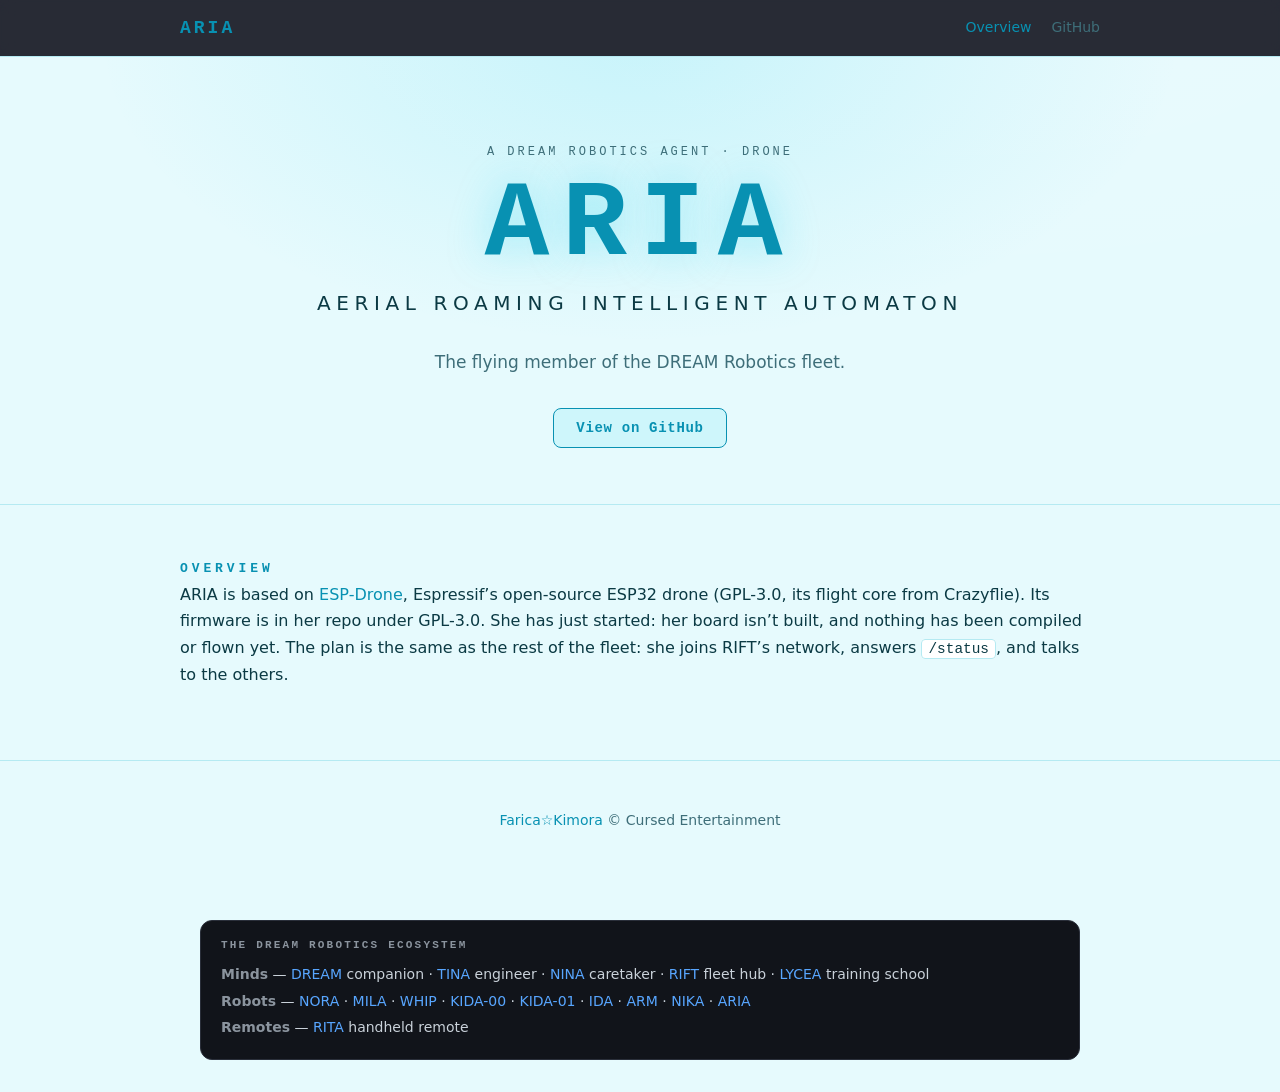
==== index.html @ ab0fa773 "ARIA: ESP-Drone's firmware, GPL-3.0, and her colours: cyan and white, like clouds scripts/esp-drone " ====
<!DOCTYPE html>
<html lang="en">
<head>
<meta charset="utf-8">
<meta name="viewport" content="width=device-width, initial-scale=1">
<title>ARIA — Aerial Roaming Intelligent Automaton</title>
<meta name="description" content="ARIA is the ESP32 drone of the DREAM Robotics fleet, based on ESP-Drone.">
<meta name="color-scheme" content="light">
<meta property="og:title" content="ARIA — Aerial Roaming Intelligent Automaton">
<meta property="og:description" content="The drone of the DREAM Robotics fleet.">
<meta property="og:type" content="website">
<link rel="stylesheet" href="site/style.css">
<script src="site/site.js" defer></script>
</head>
<body>

<nav aria-label="Primary">
  <div class="wrap">
    <a class="brand" href="#top">ARIA</a>
    <ul>
      <li><a href="#overview">Overview</a></li>
      <li><a href="https://github.com/CursedPrograms/ARIA-Robot-v00">GitHub</a></li>
    </ul>
  </div>
</nav>

<header class="hero" id="top">
  <div class="wrap">
    <div class="eyebrow">A DREAM Robotics Agent &middot; Drone</div>
    <h1>ARIA</h1>
    <p class="tagline">Aerial Roaming Intelligent Automaton</p>
    <p class="lede">The flying member of the DREAM Robotics fleet.</p>
    <div class="cta">
      <a class="btn primary" href="https://github.com/CursedPrograms/ARIA-Robot-v00">View on GitHub</a>
    </div>
  </div>
</header>

<section id="overview">
  <div class="wrap">
    <h2>Overview</h2>
    <p>ARIA is based on <a href="https://github.com/espressif/esp-drone">ESP-Drone</a>, Espressif&rsquo;s open-source ESP32 drone (GPL-3.0, its flight core from Crazyflie). Its firmware is in her repo under GPL-3.0. She has just started: her board isn&rsquo;t built, and nothing has been compiled or flown yet. The plan is the same as the rest of the fleet: she joins RIFT&rsquo;s network, answers <code>/status</code>, and talks to the others.</p>
  </div>
</section>

<footer>
  <div class="wrap">
    <a href="https://farica-kimora.github.io/FaricaKimora/">Farica☆Kimora</a> &copy; Cursed Entertainment
  </div>
</footer>

<!-- DREAM-ECOSYSTEM:START -->
<section class="eco">
  <div class="eco-title">The DREAM Robotics ecosystem</div>
  <div><strong>Minds</strong> — <a href="https://github.com/CursedPrograms/DREAM">DREAM</a> companion · <a href="https://github.com/CursedPrograms/TINA">TINA</a> engineer · <a href="https://github.com/CursedPrograms/NINA">NINA</a> caretaker · <a href="https://github.com/CursedPrograms/RIFT">RIFT</a> fleet hub · <a href="https://github.com/CursedPrograms/LYCEA">LYCEA</a> training school</div>
  <div><strong>Robots</strong> — <a href="https://github.com/CursedPrograms/NORA-Robot-v00">NORA</a> · <a href="https://github.com/CursedPrograms/MILA-Robot-v00">MILA</a> · <a href="https://github.com/CursedPrograms/WHIP-Robot-v00">WHIP</a> · <a href="https://github.com/CursedPrograms/KIDA-Robot-v00">KIDA-00</a> · <a href="https://github.com/CursedPrograms/KIDA-Robot-v01">KIDA-01</a> · <a href="https://github.com/CursedPrograms/IDA-Robot-v00">IDA</a> · <a href="https://github.com/CursedPrograms/ARM-Robot-v01">ARM</a> · <a href="https://github.com/CursedPrograms/NIKA-Robot-v00">NIKA</a> · <a href="https://github.com/CursedPrograms/ARIA-Robot-v00">ARIA</a></div>
  <div><strong>Remotes</strong> — <a href="https://github.com/CursedPrograms/RITA">RITA</a> handheld remote</div>
</section>
<!-- DREAM-ECOSYSTEM:END -->
</body>
</html>
---- site/style.css ----
/* DREAM Robotics site stylesheet: layout shared by every robot, ARIA's colours
   (cyan sky and white clouds). */
:root {
  --bg: #E6FAFD;
  --panel: #FFFFFF;
  --border: #B5EAF2;
  --accent: #0891B2;
  --accent2: #22D3EE;
  --green: #0E9F6E;
  --text: #0B3A44;
  --sub: #3E6E79;
  --glow: 34, 211, 238;
  --glow2: 255, 255, 255;
  --mono: ui-monospace, "Cascadia Code", Consolas, "SF Mono", Menlo, monospace;
  --sans: system-ui, -apple-system, "Segoe UI", Roboto, sans-serif;
}
* { box-sizing: border-box; }
html { scroll-behavior: smooth; }
body {
  margin: 0;
  background: var(--bg);
  color: var(--text);
  font: 16px/1.65 var(--sans);
  -webkit-font-smoothing: antialiased;
}
a { color: var(--accent); text-decoration: none; }
a:hover { text-decoration: underline; }
a:focus-visible, .btn:focus-visible { outline: 2px solid var(--accent); outline-offset: 3px; border-radius: 4px; }
code, pre, .mono { font-family: var(--mono); }
.wrap { max-width: 960px; margin: 0 auto; padding: 0 20px; }

/* nav */
nav {
  position: sticky; top: 0; z-index: 10;
  background: rgba(7, 7, 18, .85);
  backdrop-filter: blur(8px);
  border-bottom: 1px solid var(--border);
}
nav .wrap { display: flex; align-items: center; justify-content: space-between; height: 56px; gap: 16px; }
nav .brand { font: 700 18px var(--mono); letter-spacing: 3px; color: var(--accent); }
nav ul { display: flex; gap: 20px; list-style: none; margin: 0; padding: 0; font-size: 14px; }
nav ul a { color: var(--sub); }
nav ul a:hover { color: var(--text); text-decoration: none; }
@media (max-width: 640px) { nav ul li:not(:last-child) { display: none; } }

/* hero */
header.hero { padding: 88px 0 56px; text-align: center; position: relative; overflow: hidden; }
header.hero::before {
  content: ""; position: absolute; inset: -40% 0 auto 0; height: 520px; z-index: -1;
  background: radial-gradient(ellipse at 50% 30%, rgba(var(--glow), .16), transparent 60%),
              radial-gradient(ellipse at 75% 20%, rgba(var(--glow2), .13), transparent 55%);
}
.eyebrow { font: 12px var(--mono); letter-spacing: 3px; color: var(--sub); text-transform: uppercase; }
h1 {
  margin: 12px 0 8px;
  font: 800 clamp(56px, 12vw, 108px)/1 var(--mono);
  letter-spacing: .12em;
  color: var(--accent);
  text-shadow: 0 0 40px rgba(var(--glow), .35);
}
.tagline { font-size: clamp(15px, 2.6vw, 20px); color: var(--text); letter-spacing: .28em; text-transform: uppercase; margin: 0 0 28px; }
.lede { max-width: 660px; margin: 0 auto 32px; color: var(--sub); font-size: 17px; }
.cta { display: flex; flex-wrap: wrap; gap: 12px; justify-content: center; }
.btn {
  display: inline-block; padding: 11px 22px; border-radius: 8px;
  border: 1px solid var(--border); background: var(--panel); color: var(--text);
  font: 600 14px var(--mono); letter-spacing: .05em; transition: border-color .15s, background .15s;
}
.btn:hover { border-color: var(--accent); text-decoration: none; }
.btn.primary { background: rgba(var(--glow), .12); border-color: var(--accent); color: var(--accent); }
.tags { display: flex; flex-wrap: wrap; gap: 8px; justify-content: center; margin-top: 36px; }
.tag { font: 12px var(--mono); color: var(--sub); border: 1px solid var(--border); padding: 3px 10px; border-radius: 999px; }

/* photos */
.photos { display: grid; grid-template-columns: repeat(auto-fit, minmax(200px, 1fr)); gap: 14px; margin-top: 48px; }
.avatar { margin: 48px auto 0; max-width: 440px; background: var(--panel); border: 1px solid rgba(var(--glow), .45); border-radius: 16px; overflow: hidden; box-shadow: 0 0 70px rgba(var(--glow), .22); }
.avatar.wide { max-width: 620px; }
.avatar img { display: block; width: 100%; height: auto; }
.avatar figcaption { font: 12px var(--mono); letter-spacing: .2em; text-transform: uppercase; color: var(--accent); padding: 12px 16px; }
.photos.single { grid-template-columns: minmax(0, 380px); justify-content: center; }
.screens { display: grid; gap: 14px; grid-template-columns: repeat(auto-fill, minmax(300px, 1fr)); align-items: start; }
.screens .shot { margin: 0; }
.dot { display: inline-block; width: 10px; height: 10px; border-radius: 50%; margin-right: 8px; vertical-align: middle; }
.yes { color: var(--green); }
.no { color: #576A6B; }
nav ul a.active { color: var(--accent); }
.spaced { margin-top: 16px; }
.shot.narrow { max-width: 320px; }
.dot.red { background: #e5484d; }
.dot.green { background: #46a758; }
.dot.yellow { background: #f5d90a; }
.dot.blue { background: #3e63dd; }

/* error pages (404 / 500) */
.error { padding: 88px 0 72px; text-align: center; position: relative; overflow: hidden; }
.error::before {
  content: ""; position: absolute; inset: -30% 0 auto 0; height: 520px; z-index: -1;
  background: radial-gradient(ellipse at 50% 30%, rgba(var(--glow), .16), transparent 60%);
}
.error .face { display: block; width: 168px; height: 168px; margin: 0 auto 28px; border-radius: 50%; object-fit: cover;
  border: 2px solid rgba(var(--glow), .55); box-shadow: 0 0 60px rgba(var(--glow), .25); }
.error .code { font: 800 clamp(88px, 20vw, 168px)/1 var(--mono); letter-spacing: .08em; color: var(--accent);
  text-shadow: 0 0 40px rgba(var(--glow), .35); margin: 0 auto 12px; max-width: none; text-align: center; text-indent: .08em; }
.error h1 { font-size: clamp(22px, 4vw, 30px); letter-spacing: normal; text-shadow: none; color: var(--text); margin: 0 0 12px; font-family: var(--sans); font-weight: 700; }
.error p { color: var(--sub); max-width: 520px; margin: 0 auto 28px; }
.error code { word-break: break-all; }
.photos figure { margin: 0; background: var(--panel); border: 1px solid var(--border); border-radius: 12px; overflow: hidden; }
.photos img { display: block; width: 100%; height: auto; aspect-ratio: 1; object-fit: cover; }
.photos figcaption { font: 12px var(--mono); letter-spacing: .15em; text-transform: uppercase; color: var(--sub); padding: 10px 14px; }
.shot { margin: 24px 0 0; background: var(--panel); border: 1px solid var(--border); border-radius: 12px; overflow: hidden; }
.shot img { display: block; width: 100%; height: auto; }
.shot figcaption { font: 12px var(--mono); letter-spacing: .15em; text-transform: uppercase; color: var(--sub); padding: 10px 14px; }

/* sections */
section { padding: 56px 0; border-top: 1px solid var(--border); }
h2 { margin: 0 0 6px; font: 700 13px var(--mono); letter-spacing: .3em; text-transform: uppercase; color: var(--accent); }
h3.title { margin: 0 0 24px; font-size: clamp(24px, 4vw, 32px); line-height: 1.25; }
h3.sub { margin: 40px 0 16px; font-size: 22px; line-height: 1.25; }
p { margin: 0 0 16px; }
.muted { color: var(--sub); }

.grid { display: grid; gap: 14px; }
.grid.cols-3 { grid-template-columns: repeat(auto-fill, minmax(260px, 1fr)); }
.grid.cols-2 { grid-template-columns: repeat(auto-fill, minmax(300px, 1fr)); }
.card { background: var(--panel); border: 1px solid var(--border); border-radius: 10px; padding: 18px 20px; }
.card h4 { margin: 0 0 6px; font-size: 16px; }
.card p { margin: 0; color: var(--sub); font-size: 14.5px; }
.card .k { font: 11px var(--mono); letter-spacing: .15em; color: var(--accent); text-transform: uppercase; margin-bottom: 8px; display: block; }

/* hardware list */
.parts { list-style: none; margin: 0; padding: 0; display: grid; gap: 10px; grid-template-columns: repeat(auto-fill, minmax(260px, 1fr)); }
.parts li {
  background: var(--panel); border: 1px solid var(--border); border-radius: 8px;
  padding: 12px 16px; display: flex; align-items: baseline; gap: 12px;
}
.parts .n { font: 12px var(--mono); color: var(--accent); min-width: 22px; }

/* modes */
.mode { border-left: 3px solid var(--accent); }
.mode:nth-child(2) { border-left-color: var(--accent2); }
.mode:nth-child(3) { border-left-color: var(--green); }
.mode:nth-child(4) { border-left-color: var(--sub); }
kbd {
  font: 12px var(--mono); background: var(--bg); border: 1px solid var(--border);
  border-bottom-width: 2px; border-radius: 5px; padding: 1px 6px; color: var(--text);
}

/* code */
pre {
  background: var(--panel); border: 1px solid var(--border); border-radius: 10px;
  padding: 16px 18px; overflow-x: auto; font-size: 13.5px; line-height: 1.6; margin: 0 0 16px;
}
pre .c { color: #576A6B; }
pre .p { color: var(--accent); user-select: none; }
:not(pre) > code { background: var(--panel); border: 1px solid var(--border); border-radius: 4px; padding: 1px 6px; font-size: .9em; }

/* steps */
ol.steps { margin: 0 0 16px; padding-left: 22px; }
ol.steps li { margin-bottom: 10px; }
ol.steps li::marker { color: var(--accent); font-family: var(--mono); }

/* callout */
.note { background: rgba(var(--glow), .07); border: 1px solid rgba(var(--glow), .35); border-radius: 10px; padding: 14px 18px; margin: 16px 0 0; font-size: 14.5px; }
.note strong { color: var(--accent); }

/* table */
.table-wrap { overflow-x: auto; border: 1px solid var(--border); border-radius: 10px; }
table { border-collapse: collapse; width: 100%; font-size: 14.5px; }
th, td { text-align: left; padding: 11px 16px; border-bottom: 1px solid var(--border); }
th { font: 11px var(--mono); letter-spacing: .15em; text-transform: uppercase; color: var(--sub); background: var(--panel); white-space: nowrap; }
tr:last-child td { border-bottom: 0; }
td.mono { color: var(--accent); font-size: 13px; white-space: nowrap; }

/* related */
.related { display: flex; flex-wrap: wrap; gap: 10px; }
.related a { font: 13px var(--mono); border: 1px solid var(--border); background: var(--panel); border-radius: 8px; padding: 8px 14px; color: var(--text); }
.related a:hover { border-color: var(--accent); text-decoration: none; }

/* footer */
footer { border-top: 1px solid var(--border); padding: 48px 0 56px; text-align: center; color: var(--sub); font-size: 14px; }
footer .logos { display: flex; flex-wrap: wrap; align-items: center; justify-content: center; gap: 28px; margin: 24px 0; }
footer .logos img { display: block; height: auto; max-width: 100%; }
footer .links { display: flex; flex-wrap: wrap; gap: 8px 22px; justify-content: center; margin-bottom: 8px; }

@media (prefers-reduced-motion: reduce) { html { scroll-behavior: auto; } .btn { transition: none; } }

/* The DREAM Robotics ecosystem links (the DREAM-ECOSYSTEM block at the end of index.html) */
section.eco { max-width: 880px; margin: 32px auto; padding: 18px 20px; border: 1px solid #2a2f3a; border-radius: 12px;
  background: #11141a; color: #c9d1d9; font-family: system-ui, Segoe UI, sans-serif; font-size: 14px; line-height: 1.9; }
section.eco .eco-title { font: 600 11px ui-monospace, Consolas, monospace; letter-spacing: .2em; text-transform: uppercase;
  color: #8b949e; margin-bottom: 10px; }
section.eco strong { color: #8b949e; }
section.eco a { color: #58a6ff; text-decoration: none; }
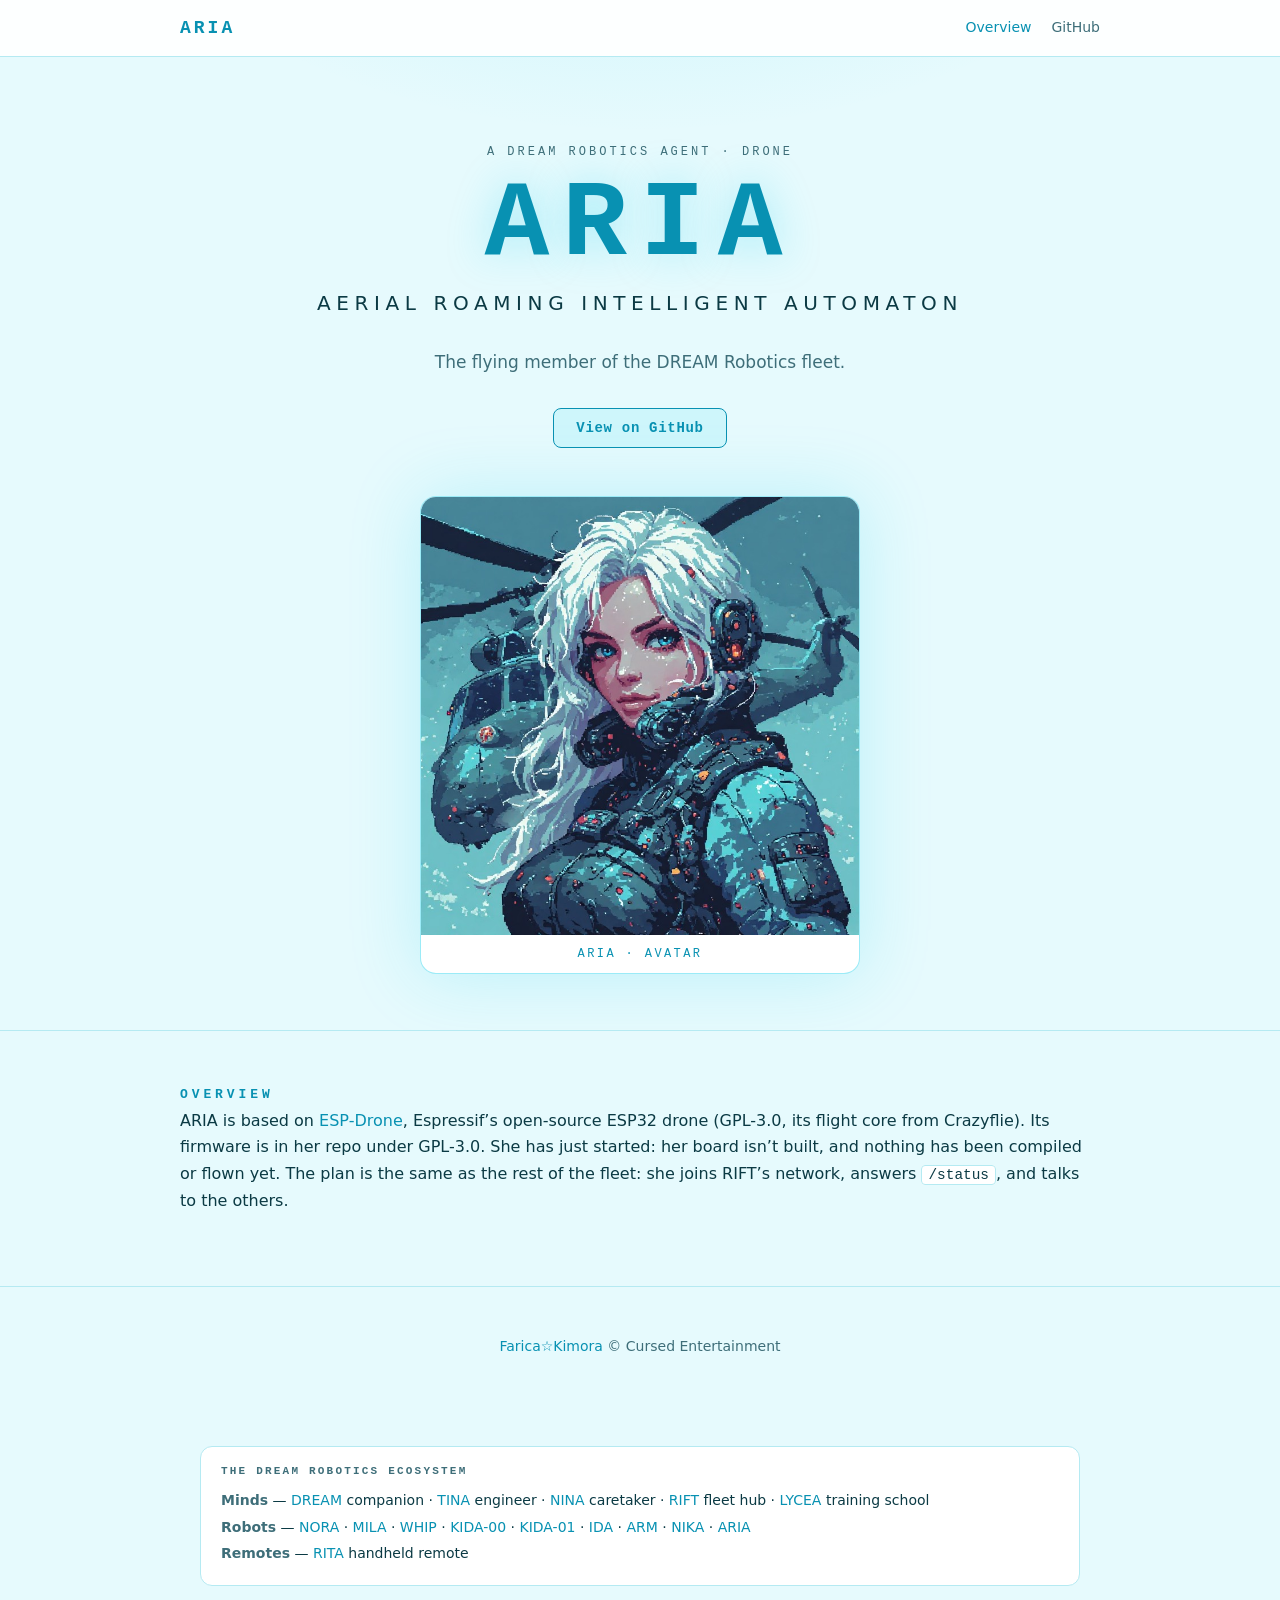
==== commit fec4936f: "ARIA: her avatar, her Android app, flying from a browser The app and /fly share the same rules: arm " ====
--- a/index.html
+++ b/index.html
@@ -9,6 +9,9 @@
 <meta property="og:title" content="ARIA — Aerial Roaming Intelligent Automaton">
 <meta property="og:description" content="The drone of the DREAM Robotics fleet.">
 <meta property="og:type" content="website">
+<meta property="og:image" content="images/aria_avatar.jpg">
+<link rel="icon" href="site/favicon.ico" sizes="any">
+<link rel="apple-touch-icon" href="site/apple-touch-icon.png">
 <link rel="stylesheet" href="site/style.css">
 <script src="site/site.js" defer></script>
 </head>
@@ -33,6 +36,10 @@
     <div class="cta">
       <a class="btn primary" href="https://github.com/CursedPrograms/ARIA-Robot-v00">View on GitHub</a>
     </div>
+    <figure class="avatar">
+      <img src="images/aria_avatar.jpg" alt="ARIA's avatar: a human representation of the drone, white-haired, in flight gear, with a helicopter behind her">
+      <figcaption>ARIA &middot; avatar</figcaption>
+    </figure>
   </div>
 </header>
 
--- a/site/style.css
+++ b/site/style.css
@@ -32,7 +32,7 @@
 /* nav */
 nav {
   position: sticky; top: 0; z-index: 10;
-  background: rgba(7, 7, 18, .85);
+  background: rgba(255, 255, 255, .9);
   backdrop-filter: blur(8px);
   border-bottom: 1px solid var(--border);
 }
@@ -185,9 +185,9 @@
 @media (prefers-reduced-motion: reduce) { html { scroll-behavior: auto; } .btn { transition: none; } }
 
 /* The DREAM Robotics ecosystem links (the DREAM-ECOSYSTEM block at the end of index.html) */
-section.eco { max-width: 880px; margin: 32px auto; padding: 18px 20px; border: 1px solid #2a2f3a; border-radius: 12px;
-  background: #11141a; color: #c9d1d9; font-family: system-ui, Segoe UI, sans-serif; font-size: 14px; line-height: 1.9; }
+section.eco { max-width: 880px; margin: 32px auto; padding: 18px 20px; border: 1px solid var(--border); border-radius: 12px;
+  background: var(--panel); color: var(--text); font-family: system-ui, Segoe UI, sans-serif; font-size: 14px; line-height: 1.9; }
 section.eco .eco-title { font: 600 11px ui-monospace, Consolas, monospace; letter-spacing: .2em; text-transform: uppercase;
-  color: #8b949e; margin-bottom: 10px; }
-section.eco strong { color: #8b949e; }
-section.eco a { color: #58a6ff; text-decoration: none; }
+  color: var(--sub); margin-bottom: 10px; }
+section.eco strong { color: var(--sub); }
+section.eco a { color: var(--accent); text-decoration: none; }
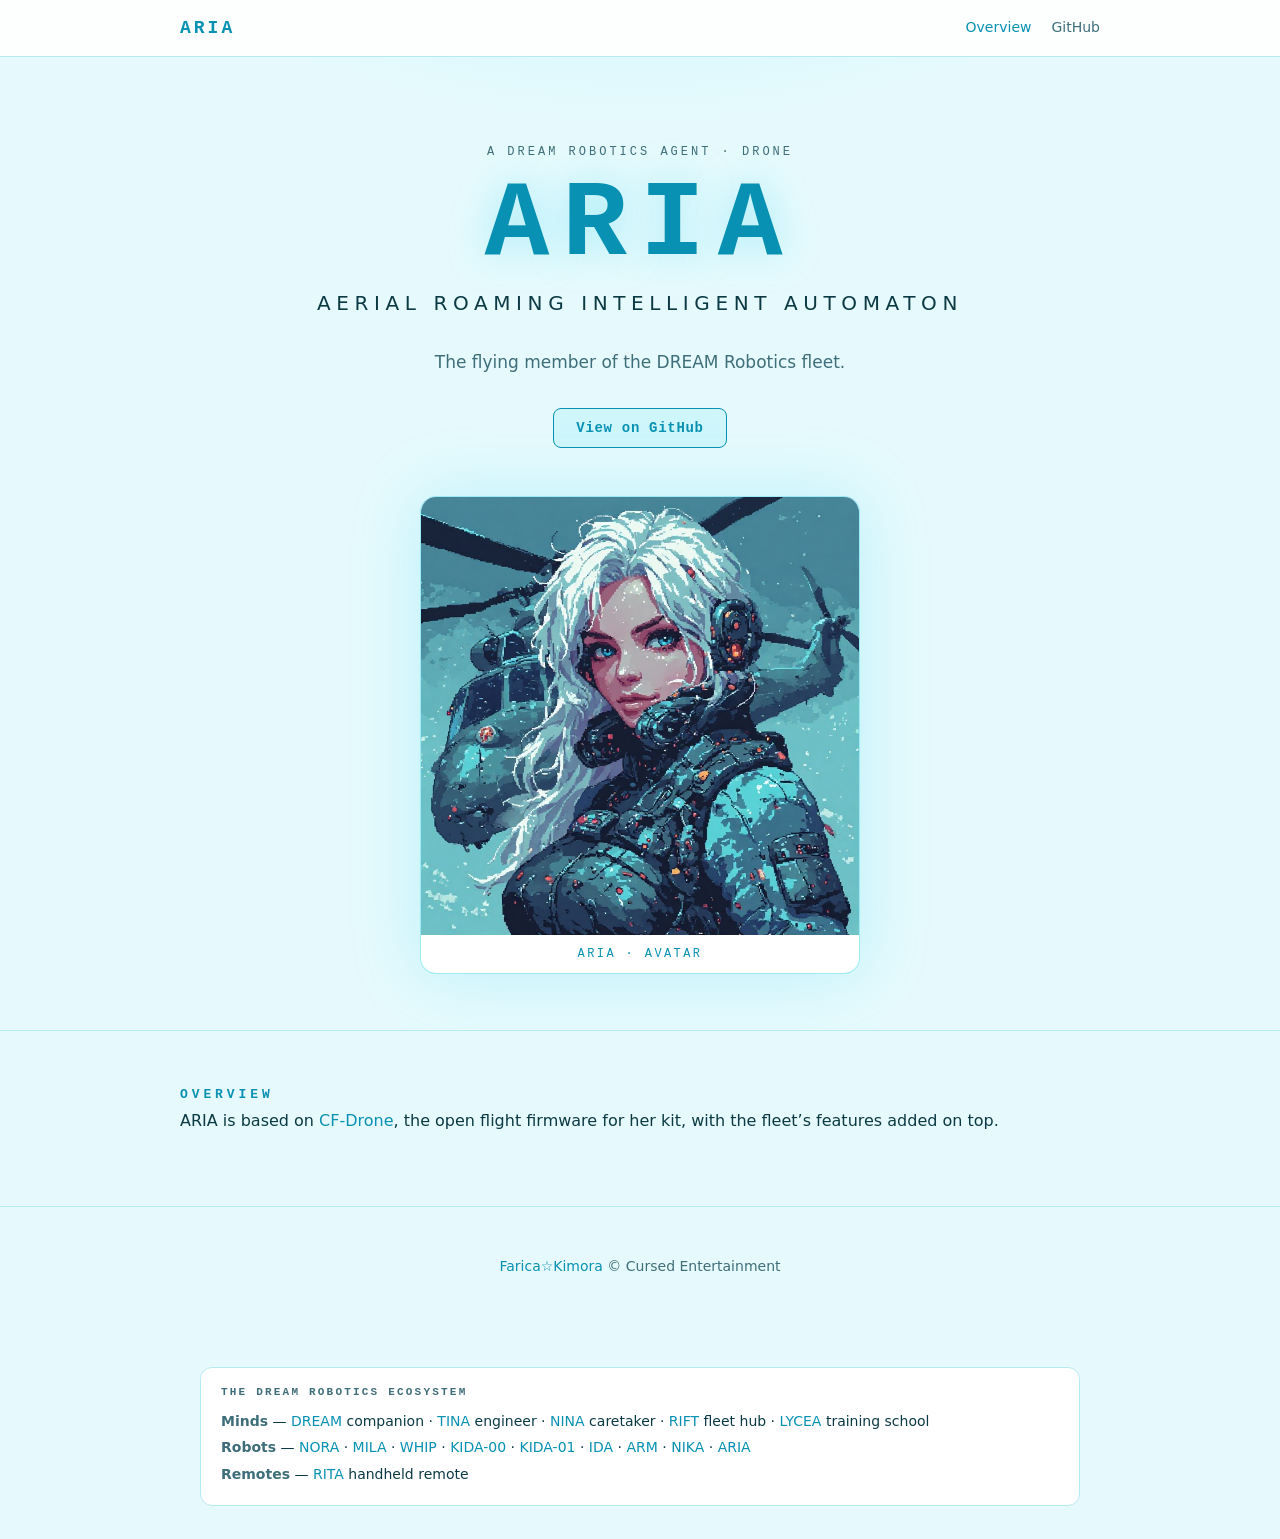
==== commit dbe14a78: "ARIA: flight firmware from CF-Drone, pin finder, avatar splash Her firmware is now CF-Drone in Engli" ====
--- a/index.html
+++ b/index.html
@@ -4,7 +4,7 @@
 <meta charset="utf-8">
 <meta name="viewport" content="width=device-width, initial-scale=1">
 <title>ARIA — Aerial Roaming Intelligent Automaton</title>
-<meta name="description" content="ARIA is the ESP32 drone of the DREAM Robotics fleet, based on ESP-Drone.">
+<meta name="description" content="ARIA is the ESP32 drone of the DREAM Robotics fleet, based on CF-Drone.">
 <meta name="color-scheme" content="light">
 <meta property="og:title" content="ARIA — Aerial Roaming Intelligent Automaton">
 <meta property="og:description" content="The drone of the DREAM Robotics fleet.">
@@ -46,7 +46,7 @@
 <section id="overview">
   <div class="wrap">
     <h2>Overview</h2>
-    <p>ARIA is based on <a href="https://github.com/espressif/esp-drone">ESP-Drone</a>, Espressif&rsquo;s open-source ESP32 drone (GPL-3.0, its flight core from Crazyflie). Its firmware is in her repo under GPL-3.0. She has just started: her board isn&rsquo;t built, and nothing has been compiled or flown yet. The plan is the same as the rest of the fleet: she joins RIFT&rsquo;s network, answers <code>/status</code>, and talks to the others.</p>
+    <p>ARIA is based on <a href="https://github.com/songge8/CF-Drone">CF-Drone</a>, the open flight firmware for her kit, with the fleet&rsquo;s features added on top.</p>
   </div>
 </section>
 
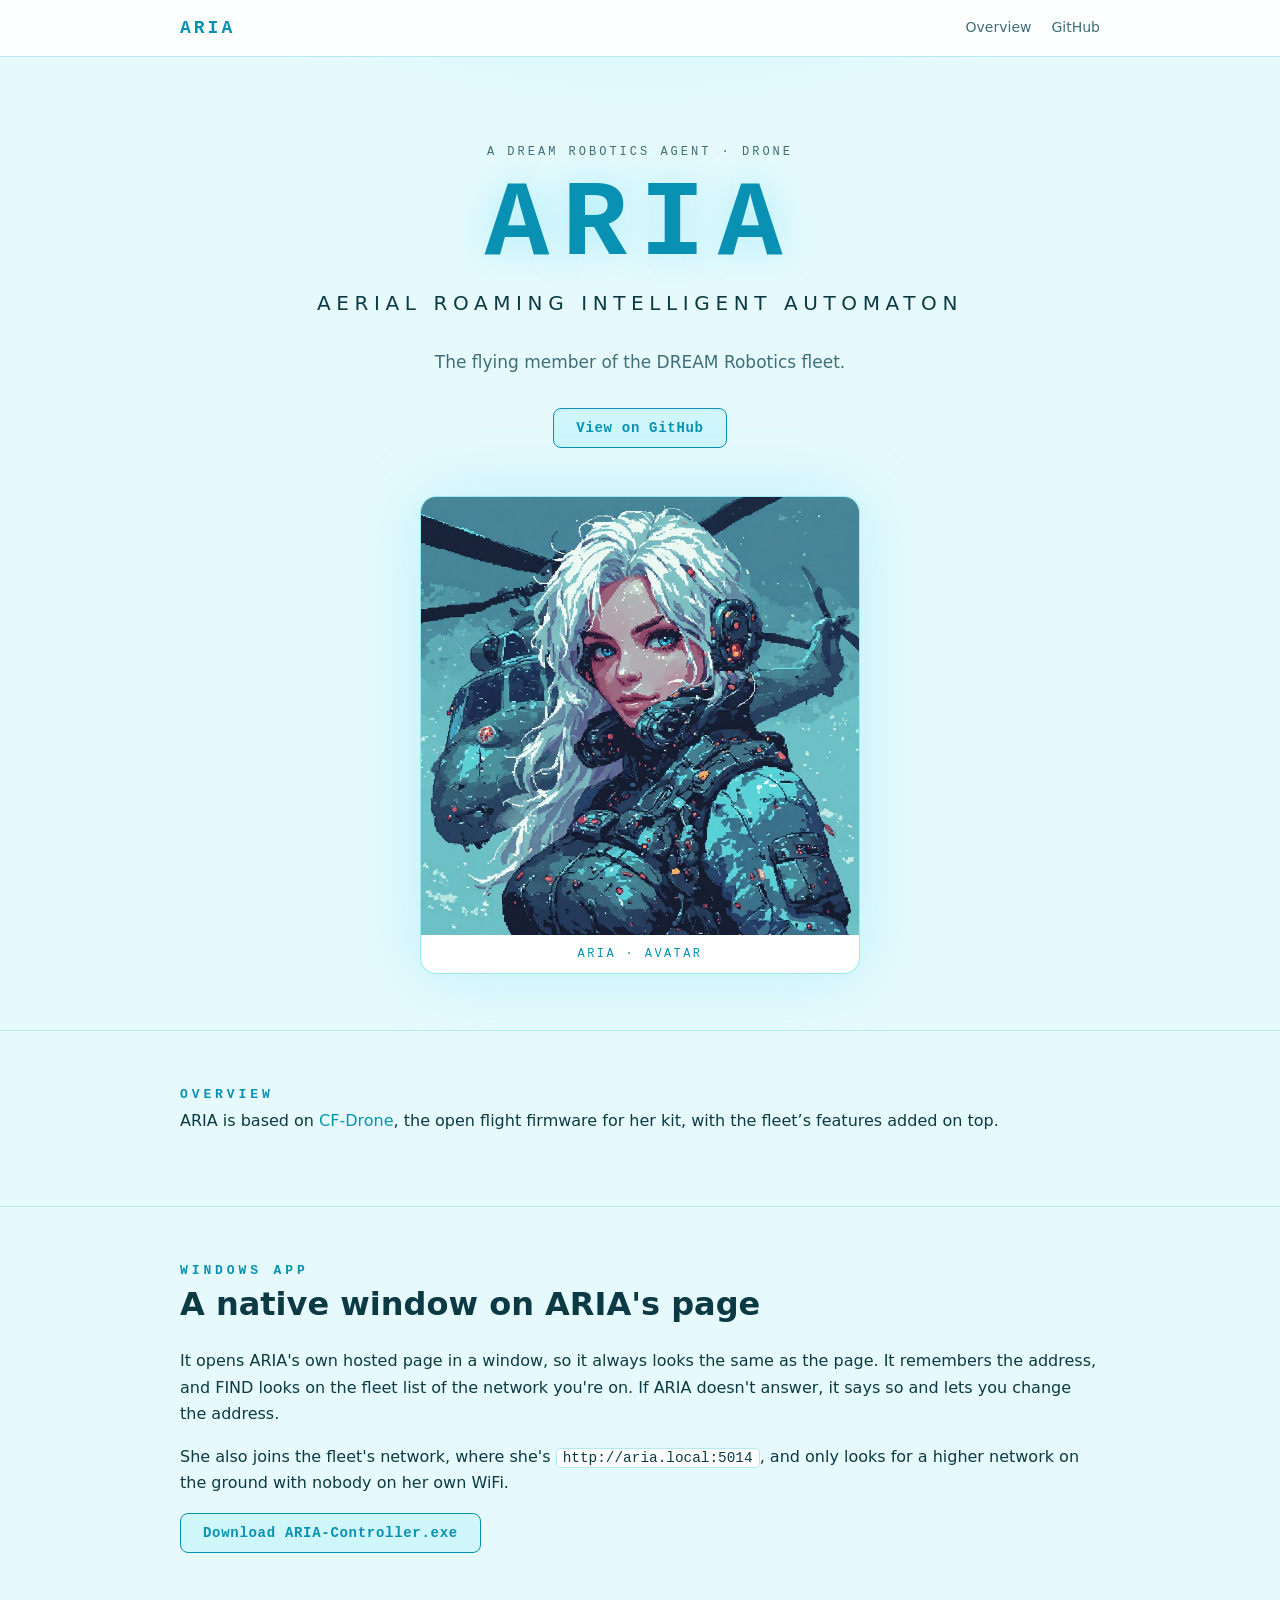
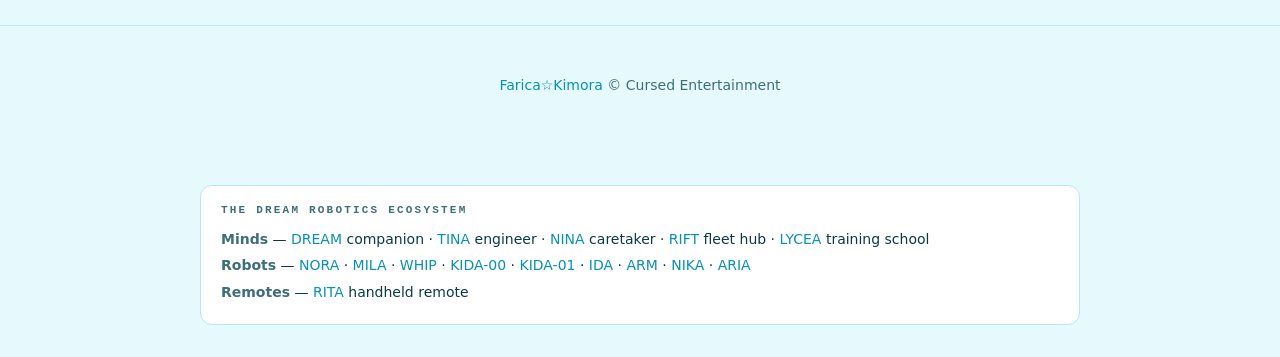
==== commit 124b4009: "Site and README: the Windows app and what's new Co-Authored-By: Claude Opus 5.5 <noreply@anthropic.c" ====
--- a/index.html
+++ b/index.html
@@ -50,6 +50,16 @@
   </div>
 </section>
 
+<section id="windows">
+  <div class="wrap">
+    <h2>Windows app</h2>
+    <h3 class="title">A native window on ARIA's page</h3>
+    <p>It opens ARIA's own hosted page in a window, so it always looks the same as the page. It remembers the address, and FIND looks on the fleet list of the network you're on. If ARIA doesn't answer, it says so and lets you change the address.</p>
+    <p>She also joins the fleet's network, where she's <code>http://aria.local:5014</code>, and only looks for a higher network on the ground with nobody on her own WiFi.</p>
+    <p><a class="btn primary" href="https://github.com/CursedPrograms/ARIA-Robot-v00/raw/main/builds/ARIA-Controller.exe">Download ARIA-Controller.exe</a></p>
+  </div>
+</section>
+
 <footer>
   <div class="wrap">
     <a href="https://farica-kimora.github.io/FaricaKimora/">Farica☆Kimora</a> &copy; Cursed Entertainment
@@ -59,9 +69,9 @@
 <!-- DREAM-ECOSYSTEM:START -->
 <section class="eco">
   <div class="eco-title">The DREAM Robotics ecosystem</div>
-  <div><strong>Minds</strong> — <a href="https://github.com/CursedPrograms/DREAM">DREAM</a> companion · <a href="https://github.com/CursedPrograms/TINA">TINA</a> engineer · <a href="https://github.com/CursedPrograms/NINA">NINA</a> caretaker · <a href="https://github.com/CursedPrograms/RIFT">RIFT</a> fleet hub · <a href="https://github.com/CursedPrograms/LYCEA">LYCEA</a> training school</div>
-  <div><strong>Robots</strong> — <a href="https://github.com/CursedPrograms/NORA-Robot-v00">NORA</a> · <a href="https://github.com/CursedPrograms/MILA-Robot-v00">MILA</a> · <a href="https://github.com/CursedPrograms/WHIP-Robot-v00">WHIP</a> · <a href="https://github.com/CursedPrograms/KIDA-Robot-v00">KIDA-00</a> · <a href="https://github.com/CursedPrograms/KIDA-Robot-v01">KIDA-01</a> · <a href="https://github.com/CursedPrograms/IDA-Robot-v00">IDA</a> · <a href="https://github.com/CursedPrograms/ARM-Robot-v01">ARM</a> · <a href="https://github.com/CursedPrograms/NIKA-Robot-v00">NIKA</a> · <a href="https://github.com/CursedPrograms/ARIA-Robot-v00">ARIA</a></div>
-  <div><strong>Remotes</strong> — <a href="https://github.com/CursedPrograms/RITA">RITA</a> handheld remote</div>
+  <div><strong>Minds</strong> — <a href="https://cursedprograms.github.io/DREAM/">DREAM</a> companion · <a href="https://cursedprograms.github.io/TINA/">TINA</a> engineer · <a href="https://cursedprograms.github.io/NINA/">NINA</a> caretaker · <a href="https://cursedprograms.github.io/RIFT/">RIFT</a> fleet hub · <a href="https://github.com/CursedPrograms/LYCEA">LYCEA</a> training school</div>
+  <div><strong>Robots</strong> — <a href="https://cursedprograms.github.io/NORA-Robot-v00/">NORA</a> · <a href="https://cursedprograms.github.io/MILA-Robot-v00/">MILA</a> · <a href="https://cursedprograms.github.io/WHIP-Robot-v00/">WHIP</a> · <a href="https://cursedprograms.github.io/KIDA-Robot-v00/">KIDA-00</a> · <a href="https://cursedprograms.github.io/KIDA-Robot-v01/">KIDA-01</a> · <a href="https://cursedprograms.github.io/IDA-Robot-v00/">IDA</a> · <a href="https://cursedprograms.github.io/ARM-Robot-v01/">ARM</a> · <a href="https://cursedprograms.github.io/NIKA-Robot-v00/">NIKA</a> · <a href="https://cursedprograms.github.io/ARIA-Robot-v00/">ARIA</a></div>
+  <div><strong>Remotes</strong> — <a href="https://cursedprograms.github.io/RITA/">RITA</a> handheld remote</div>
 </section>
 <!-- DREAM-ECOSYSTEM:END -->
 </body>
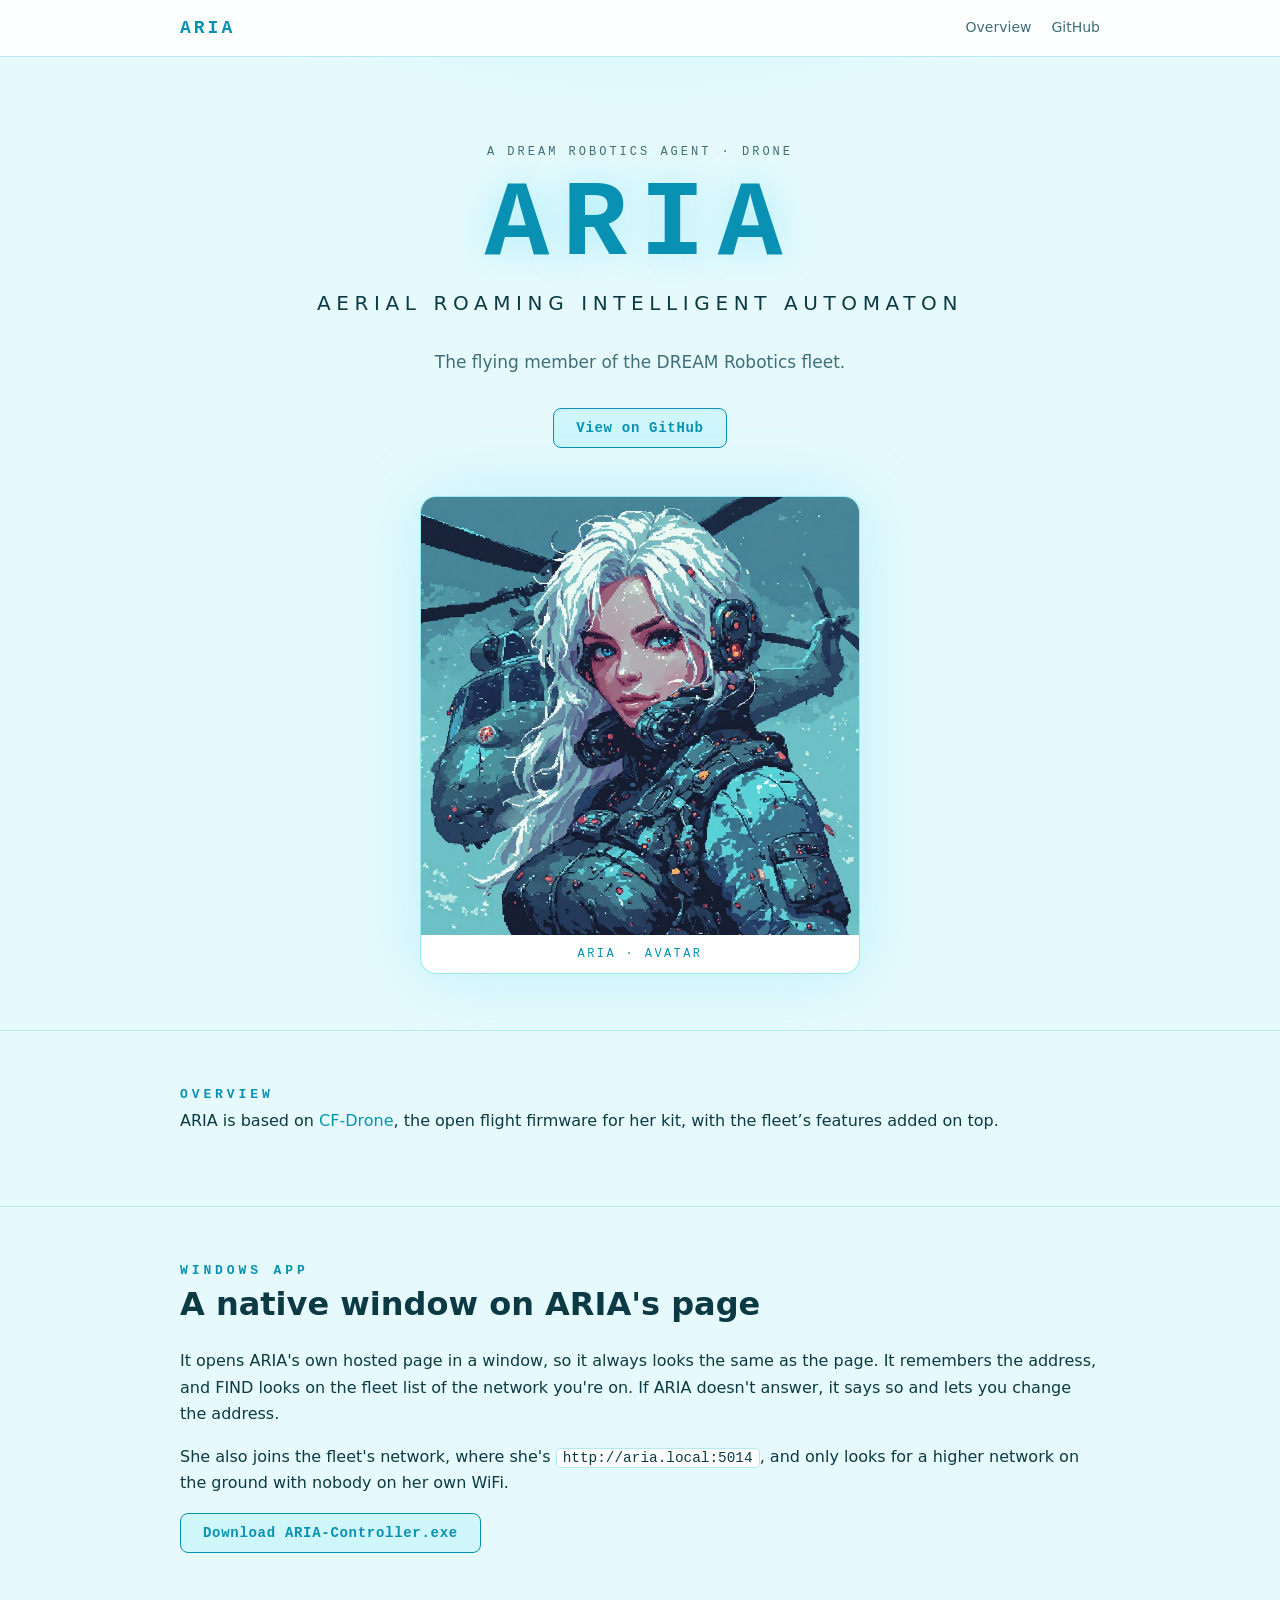
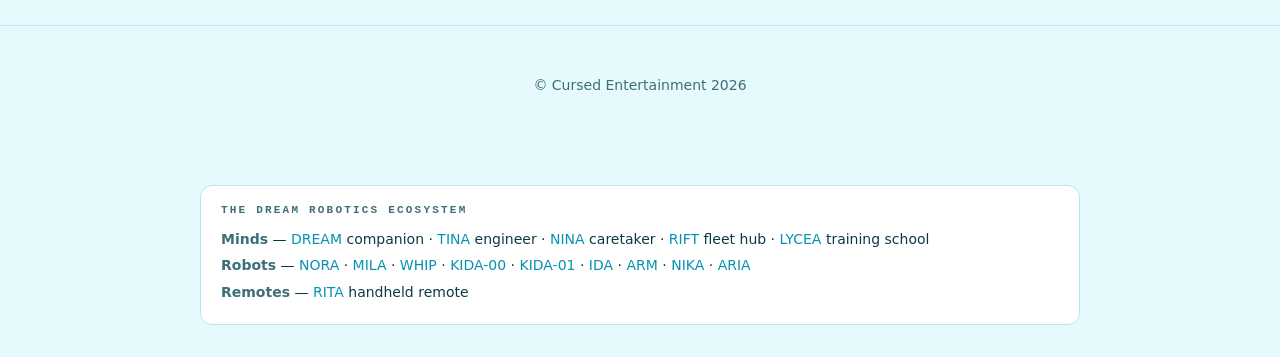
==== commit 5fabb43d: "Sites: one shared footer, from RIFT's site, with the SynthWomb logo Co-Authored-By: Claude Opus 5.5 " ====
--- a/index.html
+++ b/index.html
@@ -60,11 +60,8 @@
   </div>
 </section>
 
-<footer>
-  <div class="wrap">
-    <a href="https://farica-kimora.github.io/FaricaKimora/">Farica☆Kimora</a> &copy; Cursed Entertainment
-  </div>
-</footer>
+<footer id="site-footer">&copy; Cursed Entertainment 2026</footer>
+<script src="https://cursedprograms.github.io/RIFT/site/footer.js"></script>
 
 <!-- DREAM-ECOSYSTEM:START -->
 <section class="eco">
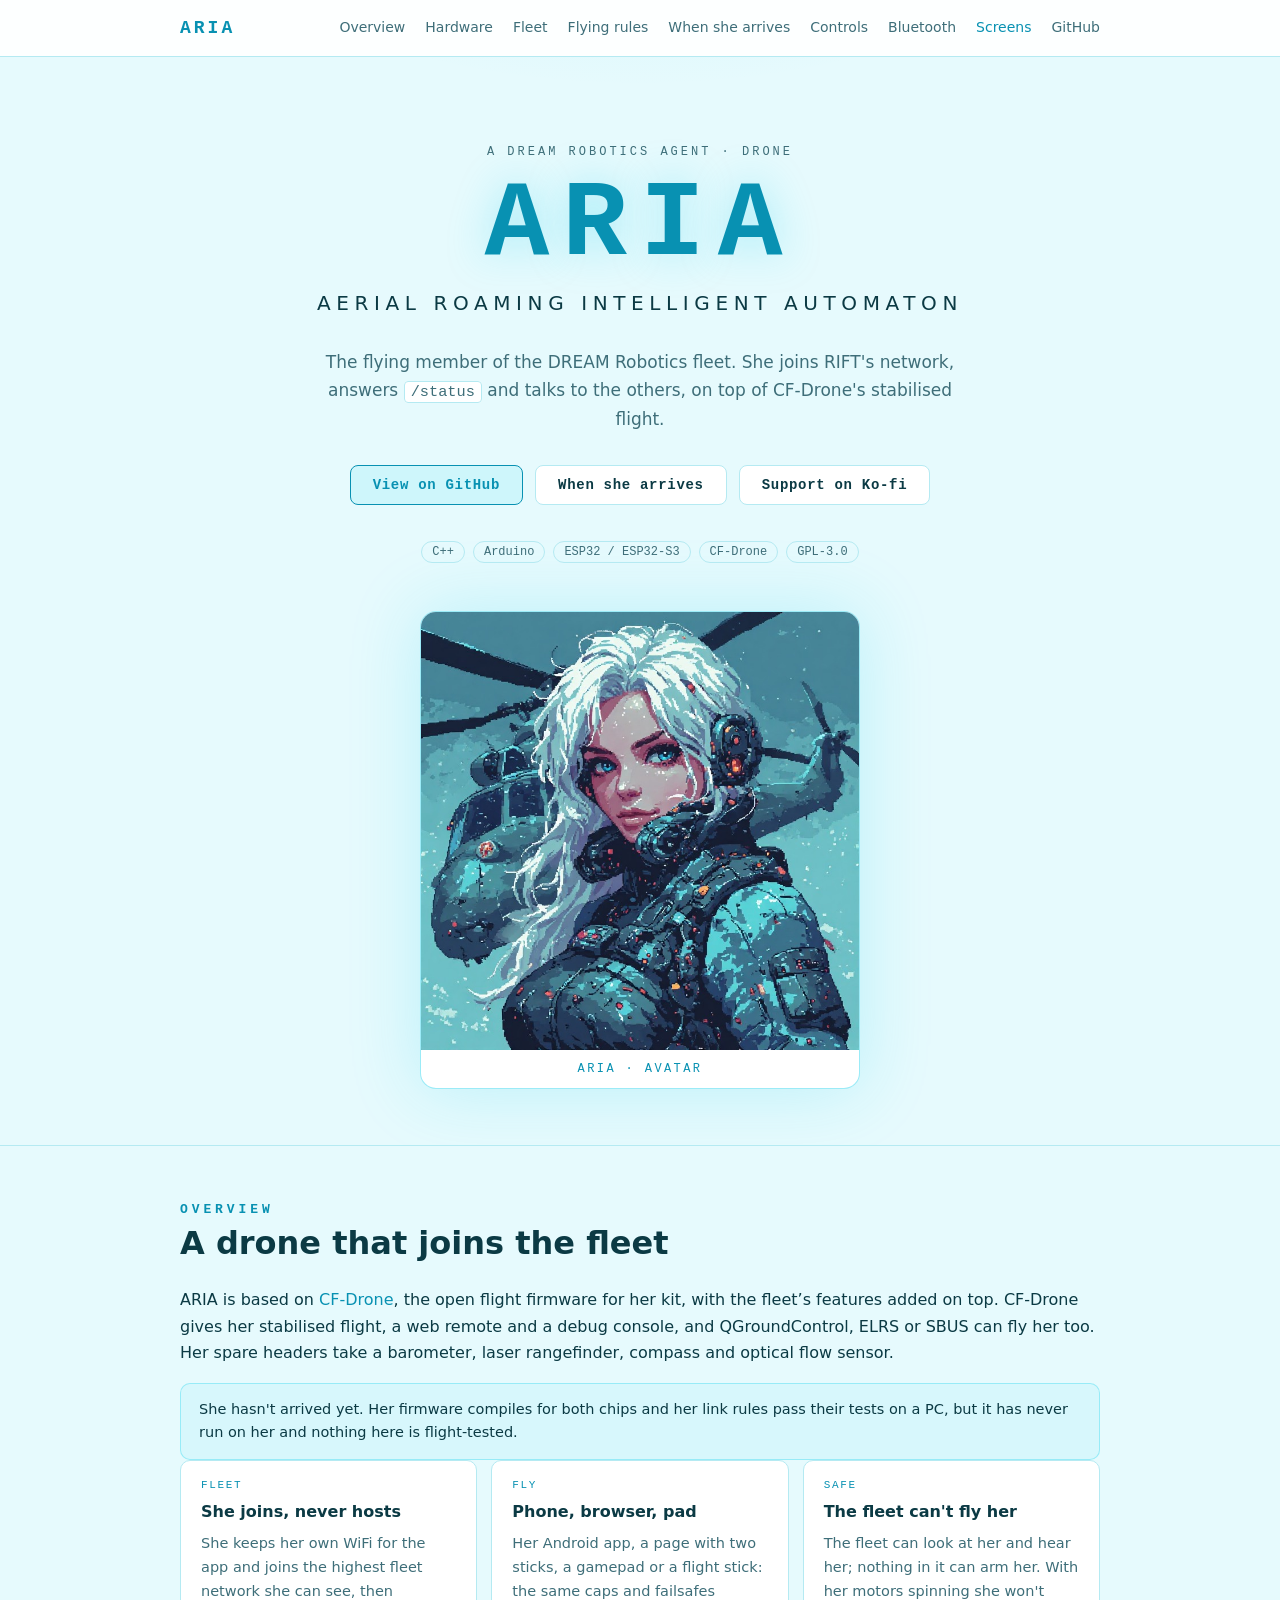
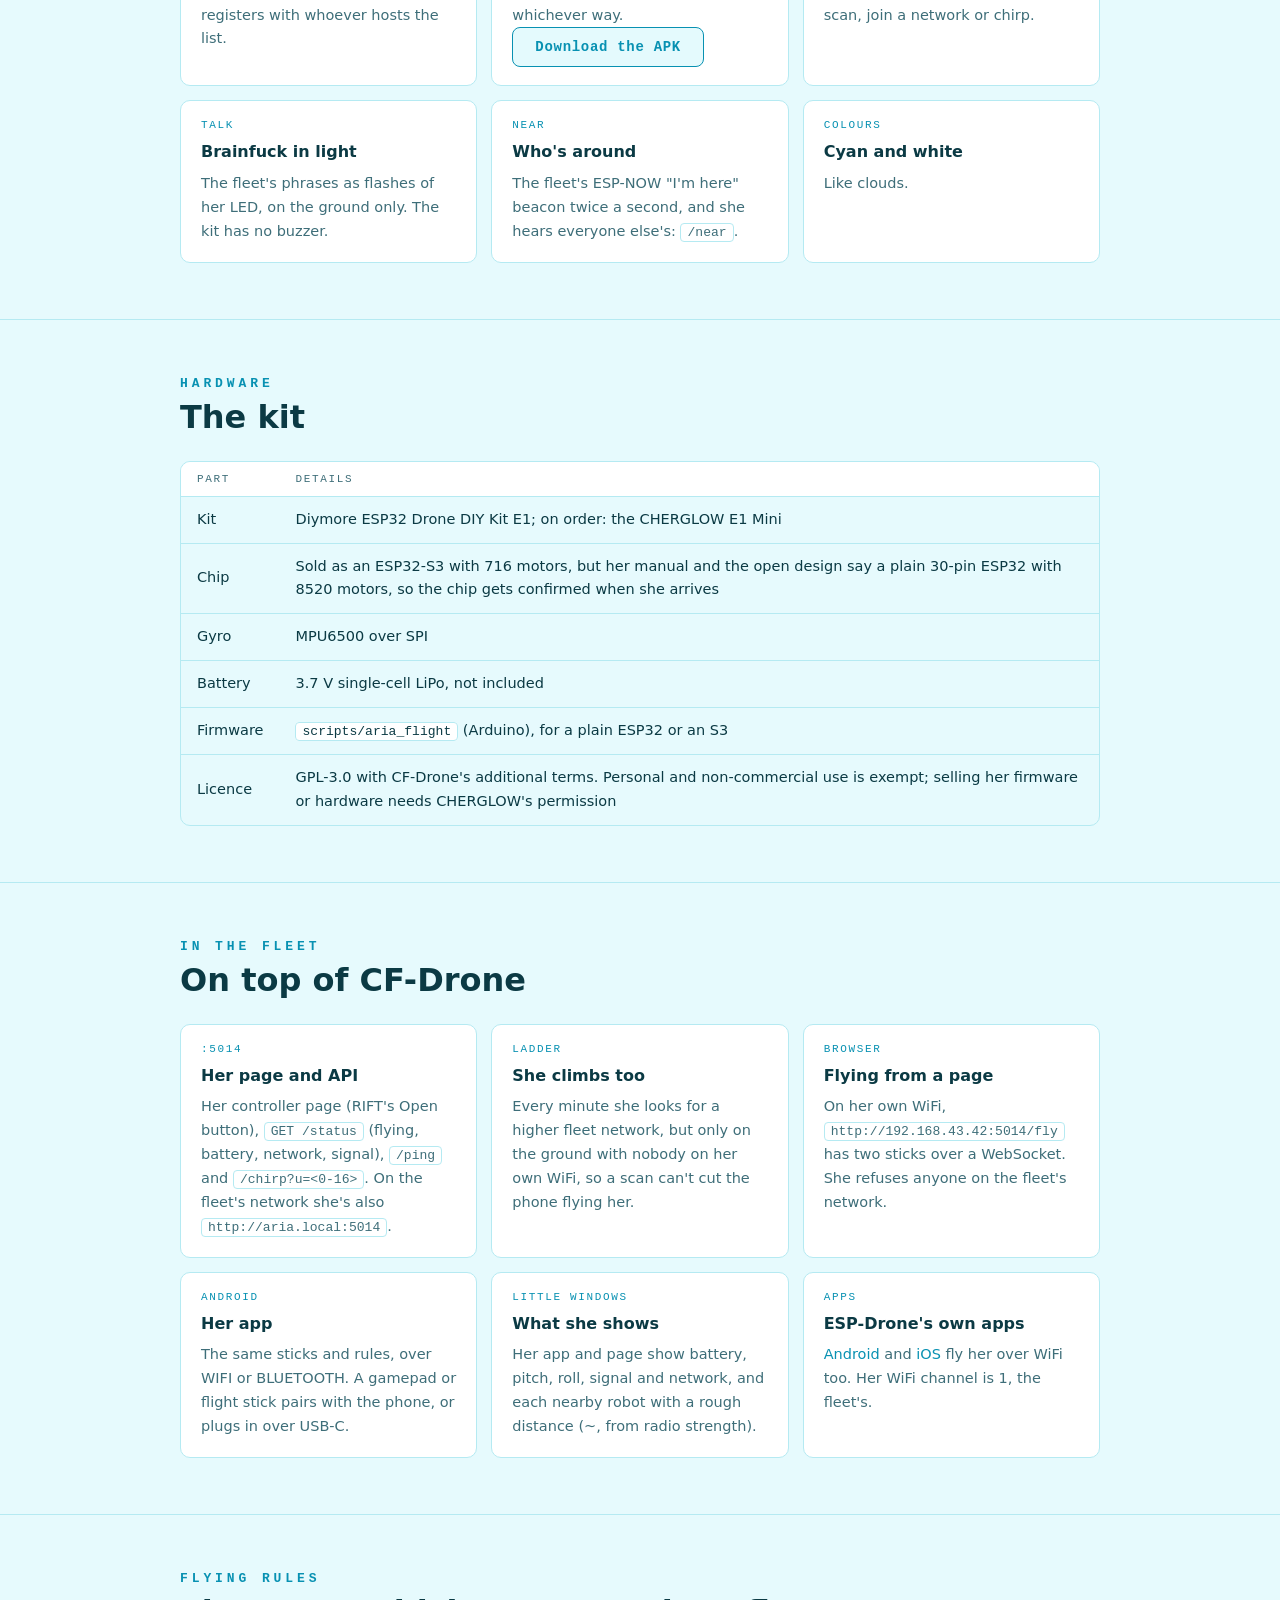
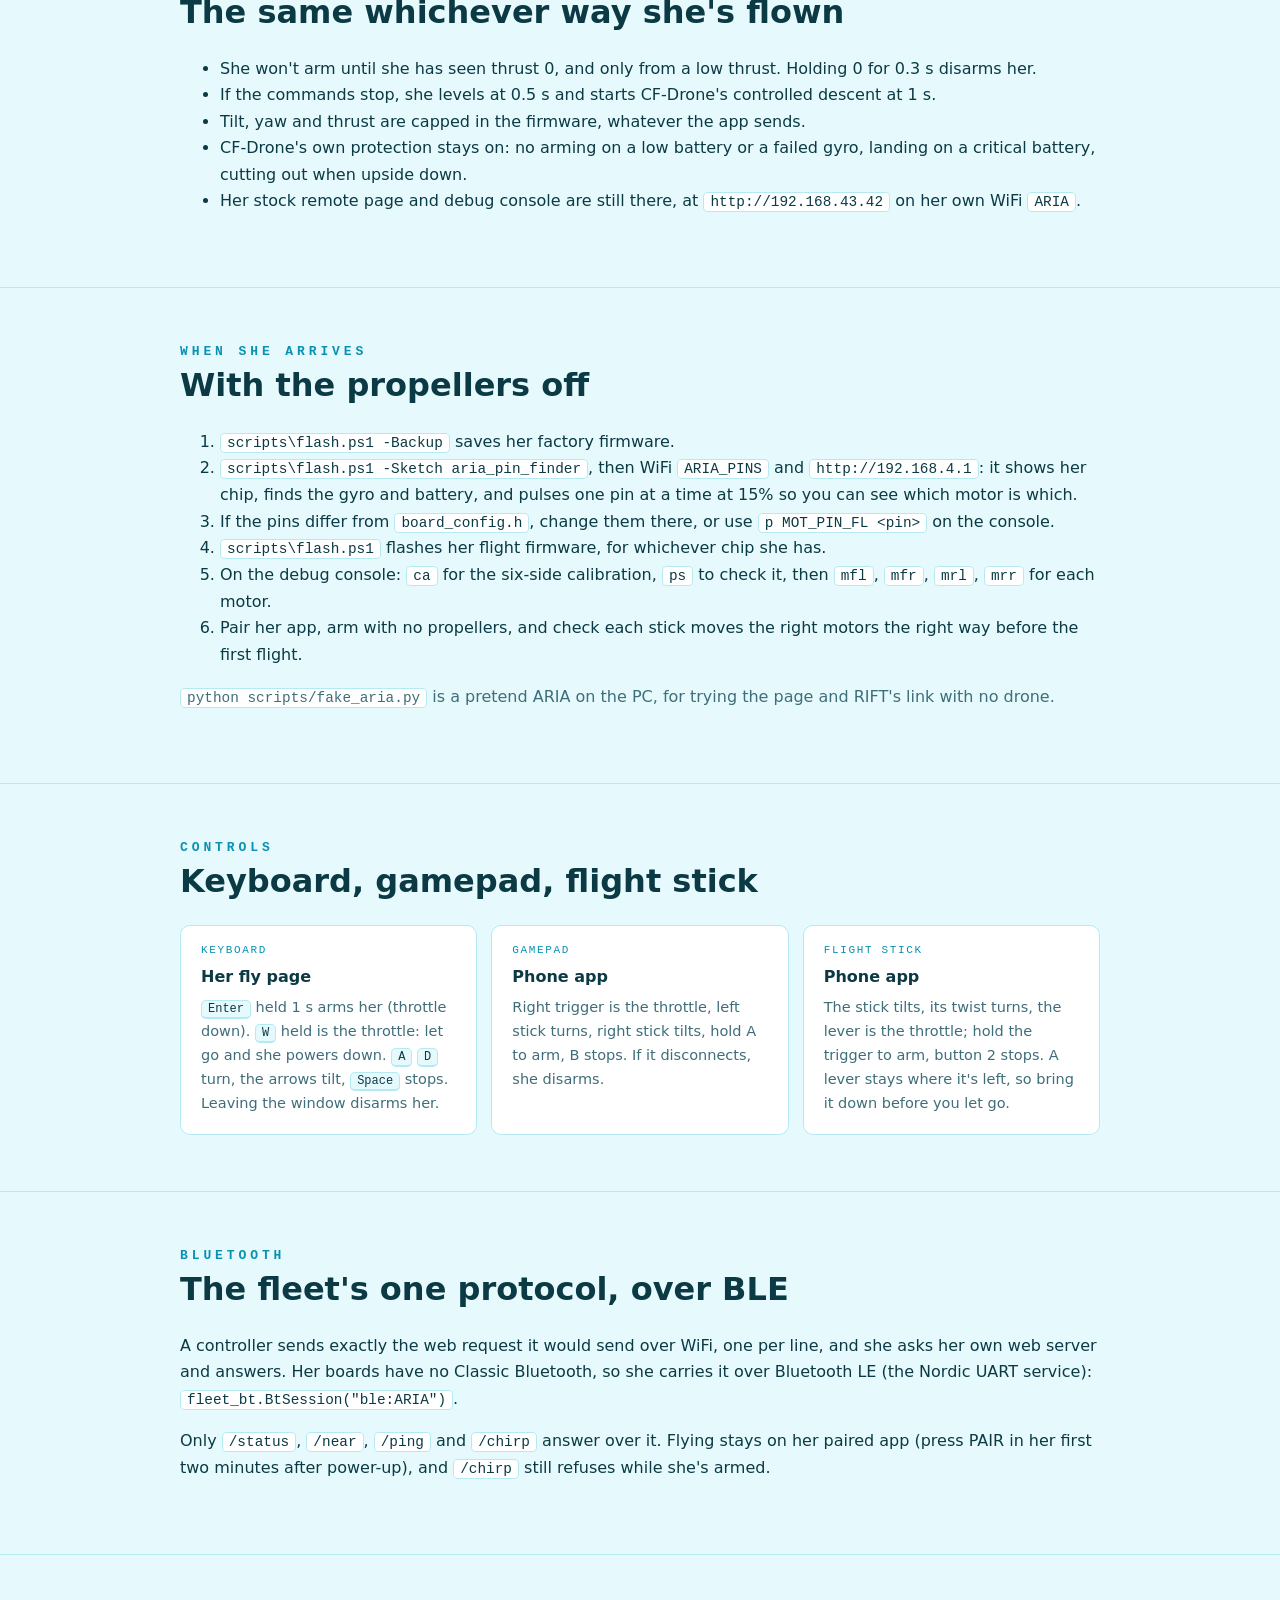
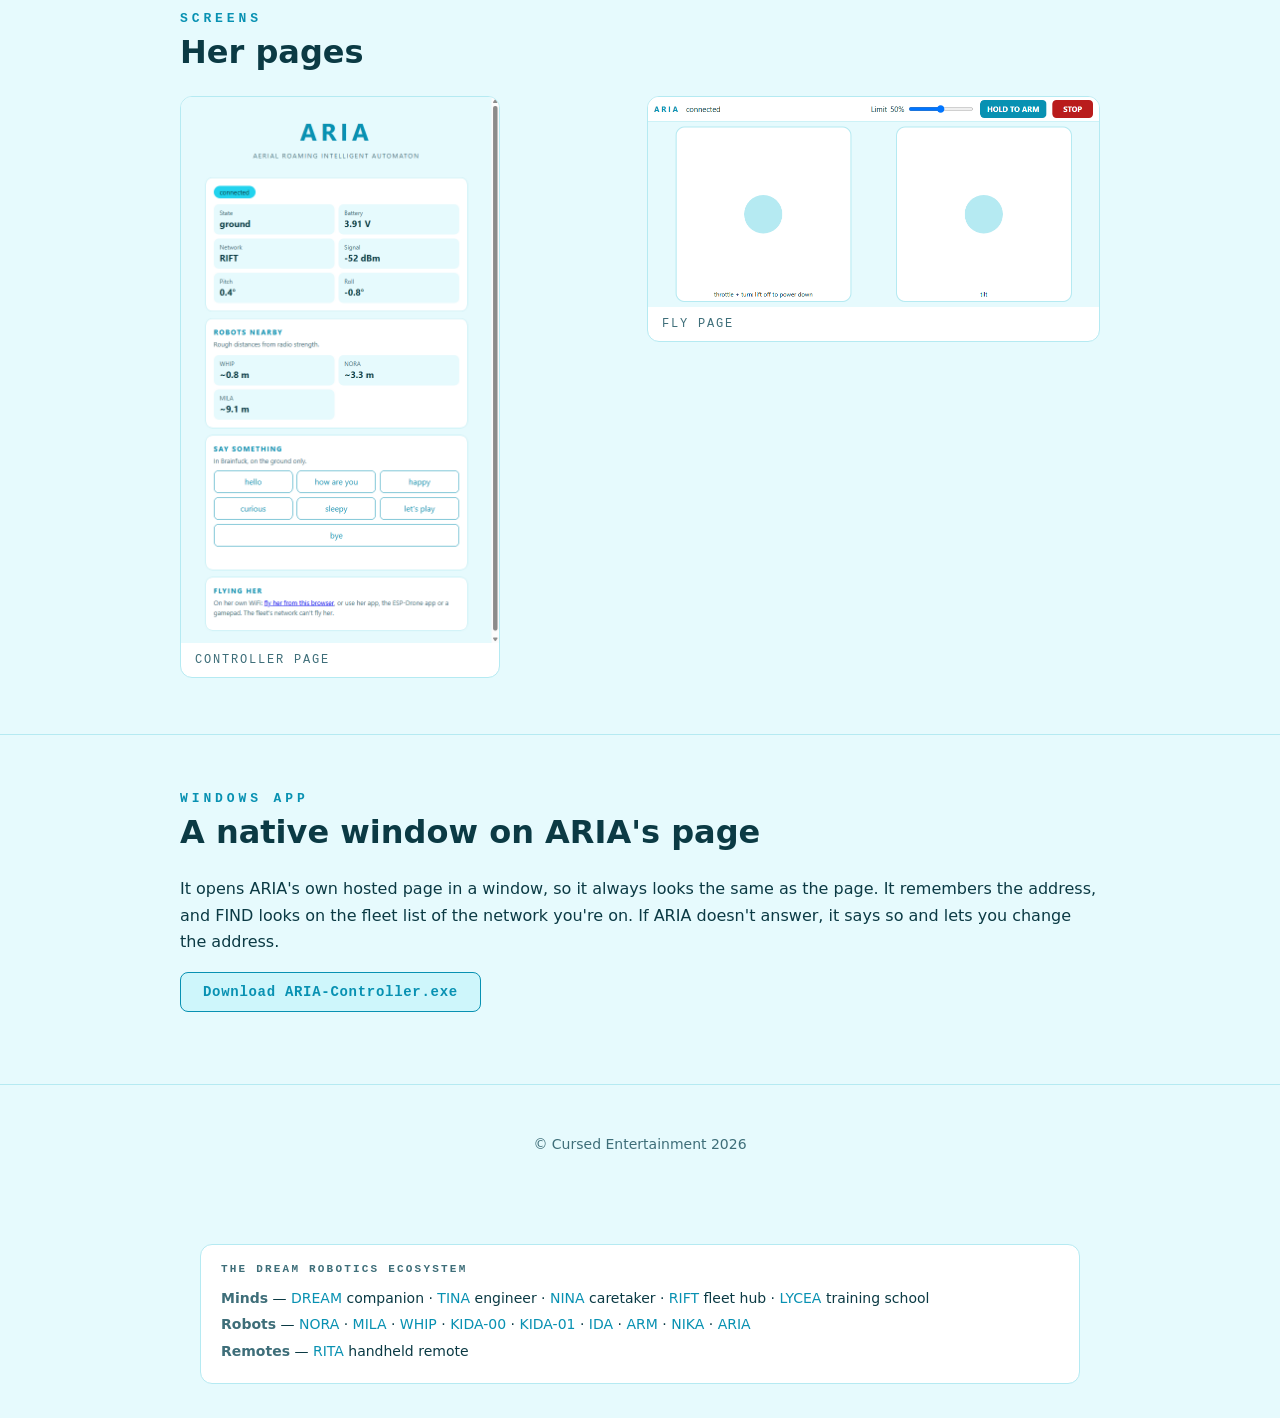
==== commit 5c0fbe06: "APK download on the README and page Co-Authored-By: Claude Opus 5.5 <noreply@anthropic.com>" ====
--- a/index.html
+++ b/index.html
@@ -22,6 +22,13 @@
     <a class="brand" href="#top">ARIA</a>
     <ul>
       <li><a href="#overview">Overview</a></li>
+      <li><a href="#hardware">Hardware</a></li>
+      <li><a href="#fleet">Fleet</a></li>
+      <li><a href="#rules">Flying rules</a></li>
+      <li><a href="#quickstart">When she arrives</a></li>
+      <li><a href="#controls">Controls</a></li>
+      <li><a href="#bluetooth">Bluetooth</a></li>
+      <li><a href="#screens">Screens</a></li>
       <li><a href="https://github.com/CursedPrograms/ARIA-Robot-v00">GitHub</a></li>
     </ul>
   </div>
@@ -32,21 +39,144 @@
     <div class="eyebrow">A DREAM Robotics Agent &middot; Drone</div>
     <h1>ARIA</h1>
     <p class="tagline">Aerial Roaming Intelligent Automaton</p>
-    <p class="lede">The flying member of the DREAM Robotics fleet.</p>
+    <p class="lede">The flying member of the DREAM Robotics fleet. She joins RIFT's network, answers <code>/status</code> and talks to the others, on top of CF-Drone's stabilised flight.</p>
     <div class="cta">
       <a class="btn primary" href="https://github.com/CursedPrograms/ARIA-Robot-v00">View on GitHub</a>
-    </div>
+      <a class="btn" href="#quickstart">When she arrives</a>
+      <a class="btn" href="https://ko-fi.com/cursedentertainment">Support on Ko-fi</a>
+    </div>
+    <div class="tags" aria-label="Technologies">
+      <span class="tag">C++</span>
+      <span class="tag">Arduino</span>
+      <span class="tag">ESP32 / ESP32-S3</span>
+      <span class="tag">CF-Drone</span>
+      <span class="tag">GPL-3.0</span>
+    </div>
+
     <figure class="avatar">
-      <img src="images/aria_avatar.jpg" alt="ARIA's avatar: a human representation of the drone, white-haired, in flight gear, with a helicopter behind her">
+      <img src="images/aria_avatar.jpg" alt="ARIA's avatar: a human representation of the drone, white-haired, in flight gear, with a helicopter behind her" width="768" height="768">
       <figcaption>ARIA &middot; avatar</figcaption>
     </figure>
   </div>
 </header>
 
+<main>
+
 <section id="overview">
   <div class="wrap">
     <h2>Overview</h2>
-    <p>ARIA is based on <a href="https://github.com/songge8/CF-Drone">CF-Drone</a>, the open flight firmware for her kit, with the fleet&rsquo;s features added on top.</p>
+    <h3 class="title">A drone that joins the fleet</h3>
+    <p>ARIA is based on <a href="https://github.com/songge8/CF-Drone">CF-Drone</a>, the open flight firmware for her kit, with the fleet&rsquo;s features added on top. CF-Drone gives her stabilised flight, a web remote and a debug console, and QGroundControl, ELRS or SBUS can fly her too. Her spare headers take a barometer, laser rangefinder, compass and optical flow sensor.</p>
+    <p class="note">She hasn't arrived yet. Her firmware compiles for both chips and her link rules pass their tests on a PC, but it has never run on her and nothing here is flight-tested.</p>
+    <div class="grid cols-3">
+      <div class="card"><span class="k">Fleet</span><h4>She joins, never hosts</h4><p>She keeps her own WiFi for the app and joins the highest fleet network she can see, then registers with whoever hosts the list.</p></div>
+      <div class="card"><span class="k">Fly</span><h4>Phone, browser, pad</h4><p>Her Android app, a page with two sticks, a gamepad or a flight stick: the same caps and failsafes whichever way.</p><p><a class="btn primary" href="https://github.com/CursedPrograms/ARIA-Robot-v00/raw/main/Android%20App/apk/ARIA-debug-2026-10-30.apk">Download the APK</a></p></div>
+      <div class="card"><span class="k">Safe</span><h4>The fleet can't fly her</h4><p>The fleet can look at her and hear her; nothing in it can arm her. With her motors spinning she won't scan, join a network or chirp.</p></div>
+      <div class="card"><span class="k">Talk</span><h4>Brainfuck in light</h4><p>The fleet's phrases as flashes of her LED, on the ground only. The kit has no buzzer.</p></div>
+      <div class="card"><span class="k">Near</span><h4>Who's around</h4><p>The fleet's ESP-NOW "I'm here" beacon twice a second, and she hears everyone else's: <code>/near</code>.</p></div>
+      <div class="card"><span class="k">Colours</span><h4>Cyan and white</h4><p>Like clouds.</p></div>
+    </div>
+  </div>
+</section>
+
+<section id="hardware">
+  <div class="wrap">
+    <h2>Hardware</h2>
+    <h3 class="title">The kit</h3>
+    <div class="table-wrap">
+      <table>
+        <tr><th>Part</th><th>Details</th></tr>
+        <tr><td>Kit</td><td>Diymore ESP32 Drone DIY Kit E1; on order: the CHERGLOW E1 Mini</td></tr>
+        <tr><td>Chip</td><td>Sold as an ESP32-S3 with 716 motors, but her manual and the open design say a plain 30-pin ESP32 with 8520 motors, so the chip gets confirmed when she arrives</td></tr>
+        <tr><td>Gyro</td><td>MPU6500 over SPI</td></tr>
+        <tr><td>Battery</td><td>3.7 V single-cell LiPo, not included</td></tr>
+        <tr><td>Firmware</td><td><code>scripts/aria_flight</code> (Arduino), for a plain ESP32 or an S3</td></tr>
+        <tr><td>Licence</td><td>GPL-3.0 with CF-Drone's additional terms. Personal and non-commercial use is exempt; selling her firmware or hardware needs CHERGLOW's permission</td></tr>
+      </table>
+    </div>
+  </div>
+</section>
+
+<section id="fleet">
+  <div class="wrap">
+    <h2>In the fleet</h2>
+    <h3 class="title">On top of CF-Drone</h3>
+    <div class="grid cols-3">
+      <div class="card"><span class="k">:5014</span><h4>Her page and API</h4><p>Her controller page (RIFT's Open button), <code>GET /status</code> (flying, battery, network, signal), <code>/ping</code> and <code>/chirp?u=&lt;0-16&gt;</code>. On the fleet's network she's also <code>http://aria.local:5014</code>.</p></div>
+      <div class="card"><span class="k">Ladder</span><h4>She climbs too</h4><p>Every minute she looks for a higher fleet network, but only on the ground with nobody on her own WiFi, so a scan can't cut the phone flying her.</p></div>
+      <div class="card"><span class="k">Browser</span><h4>Flying from a page</h4><p>On her own WiFi, <code>http://192.168.43.42:5014/fly</code> has two sticks over a WebSocket. She refuses anyone on the fleet's network.</p></div>
+      <div class="card"><span class="k">Android</span><h4>Her app</h4><p>The same sticks and rules, over WIFI or BLUETOOTH. A gamepad or flight stick pairs with the phone, or plugs in over USB-C.</p></div>
+      <div class="card"><span class="k">Little windows</span><h4>What she shows</h4><p>Her app and page show battery, pitch, roll, signal and network, and each nearby robot with a rough distance (~, from radio strength).</p></div>
+      <div class="card"><span class="k">Apps</span><h4>ESP-Drone's own apps</h4><p><a href="https://github.com/EspressifApps/ESP-Drone-Android">Android</a> and <a href="https://github.com/EspressifApps/ESP-Drone-iOS">iOS</a> fly her over WiFi too. Her WiFi channel is 1, the fleet's.</p></div>
+    </div>
+  </div>
+</section>
+
+<section id="rules">
+  <div class="wrap">
+    <h2>Flying rules</h2>
+    <h3 class="title">The same whichever way she's flown</h3>
+    <ul>
+      <li>She won't arm until she has seen thrust 0, and only from a low thrust. Holding 0 for 0.3 s disarms her.</li>
+      <li>If the commands stop, she levels at 0.5 s and starts CF-Drone's controlled descent at 1 s.</li>
+      <li>Tilt, yaw and thrust are capped in the firmware, whatever the app sends.</li>
+      <li>CF-Drone's own protection stays on: no arming on a low battery or a failed gyro, landing on a critical battery, cutting out when upside down.</li>
+      <li>Her stock remote page and debug console are still there, at <code>http://192.168.43.42</code> on her own WiFi <code>ARIA</code>.</li>
+    </ul>
+  </div>
+</section>
+
+<section id="quickstart">
+  <div class="wrap">
+    <h2>When she arrives</h2>
+    <h3 class="title">With the propellers off</h3>
+    <ol>
+      <li><code>scripts\flash.ps1 -Backup</code> saves her factory firmware.</li>
+      <li><code>scripts\flash.ps1 -Sketch aria_pin_finder</code>, then WiFi <code>ARIA_PINS</code> and <code>http://192.168.4.1</code>: it shows her chip, finds the gyro and battery, and pulses one pin at a time at 15% so you can see which motor is which.</li>
+      <li>If the pins differ from <code>board_config.h</code>, change them there, or use <code>p MOT_PIN_FL &lt;pin&gt;</code> on the console.</li>
+      <li><code>scripts\flash.ps1</code> flashes her flight firmware, for whichever chip she has.</li>
+      <li>On the debug console: <code>ca</code> for the six-side calibration, <code>ps</code> to check it, then <code>mfl</code>, <code>mfr</code>, <code>mrl</code>, <code>mrr</code> for each motor.</li>
+      <li>Pair her app, arm with no propellers, and check each stick moves the right motors the right way before the first flight.</li>
+    </ol>
+    <p class="muted"><code>python scripts/fake_aria.py</code> is a pretend ARIA on the PC, for trying the page and RIFT's link with no drone.</p>
+  </div>
+</section>
+
+<section id="controls">
+  <div class="wrap">
+    <h2>Controls</h2>
+    <h3 class="title">Keyboard, gamepad, flight stick</h3>
+    <div class="grid cols-3">
+      <div class="card"><span class="k">Keyboard</span><h4>Her fly page</h4><p><kbd>Enter</kbd> held 1 s arms her (throttle down). <kbd>W</kbd> held is the throttle: let go and she powers down. <kbd>A</kbd> <kbd>D</kbd> turn, the arrows tilt, <kbd>Space</kbd> stops. Leaving the window disarms her.</p></div>
+      <div class="card"><span class="k">Gamepad</span><h4>Phone app</h4><p>Right trigger is the throttle, left stick turns, right stick tilts, hold A to arm, B stops. If it disconnects, she disarms.</p></div>
+      <div class="card"><span class="k">Flight stick</span><h4>Phone app</h4><p>The stick tilts, its twist turns, the lever is the throttle; hold the trigger to arm, button 2 stops. A lever stays where it's left, so bring it down before you let go.</p></div>
+    </div>
+  </div>
+</section>
+
+<section id="bluetooth">
+  <div class="wrap">
+    <h2>Bluetooth</h2>
+    <h3 class="title">The fleet's one protocol, over BLE</h3>
+    <p>A controller sends exactly the web request it would send over WiFi, one per line, and she asks her own web server and answers. Her boards have no Classic Bluetooth, so she carries it over Bluetooth LE (the Nordic UART service): <code>fleet_bt.BtSession("ble:ARIA")</code>.</p>
+    <p>Only <code>/status</code>, <code>/near</code>, <code>/ping</code> and <code>/chirp</code> answer over it. Flying stays on her paired app (press PAIR in her first two minutes after power-up), and <code>/chirp</code> still refuses while she's armed.</p>
+  </div>
+</section>
+
+<section id="screens">
+  <div class="wrap">
+    <h2>Screens</h2>
+    <h3 class="title">Her pages</h3>
+    <div class="screens">
+      <figure class="shot narrow">
+        <img src="images/screenshots/controller-page.png" alt="ARIA's controller page, on a pretend ARIA" width="640" height="1100" loading="lazy">
+        <figcaption>Controller page</figcaption>
+      </figure>
+      <figure class="shot">
+        <img src="images/screenshots/fly-page.png" alt="Flying ARIA from a browser: two sticks" width="900" height="420" loading="lazy">
+        <figcaption>Fly page</figcaption>
+      </figure>
+    </div>
   </div>
 </section>
 
@@ -55,10 +185,11 @@
     <h2>Windows app</h2>
     <h3 class="title">A native window on ARIA's page</h3>
     <p>It opens ARIA's own hosted page in a window, so it always looks the same as the page. It remembers the address, and FIND looks on the fleet list of the network you're on. If ARIA doesn't answer, it says so and lets you change the address.</p>
-    <p>She also joins the fleet's network, where she's <code>http://aria.local:5014</code>, and only looks for a higher network on the ground with nobody on her own WiFi.</p>
     <p><a class="btn primary" href="https://github.com/CursedPrograms/ARIA-Robot-v00/raw/main/builds/ARIA-Controller.exe">Download ARIA-Controller.exe</a></p>
   </div>
 </section>
+
+</main>
 
 <footer id="site-footer">&copy; Cursed Entertainment 2026</footer>
 <script src="https://cursedprograms.github.io/RIFT/site/footer.js"></script>
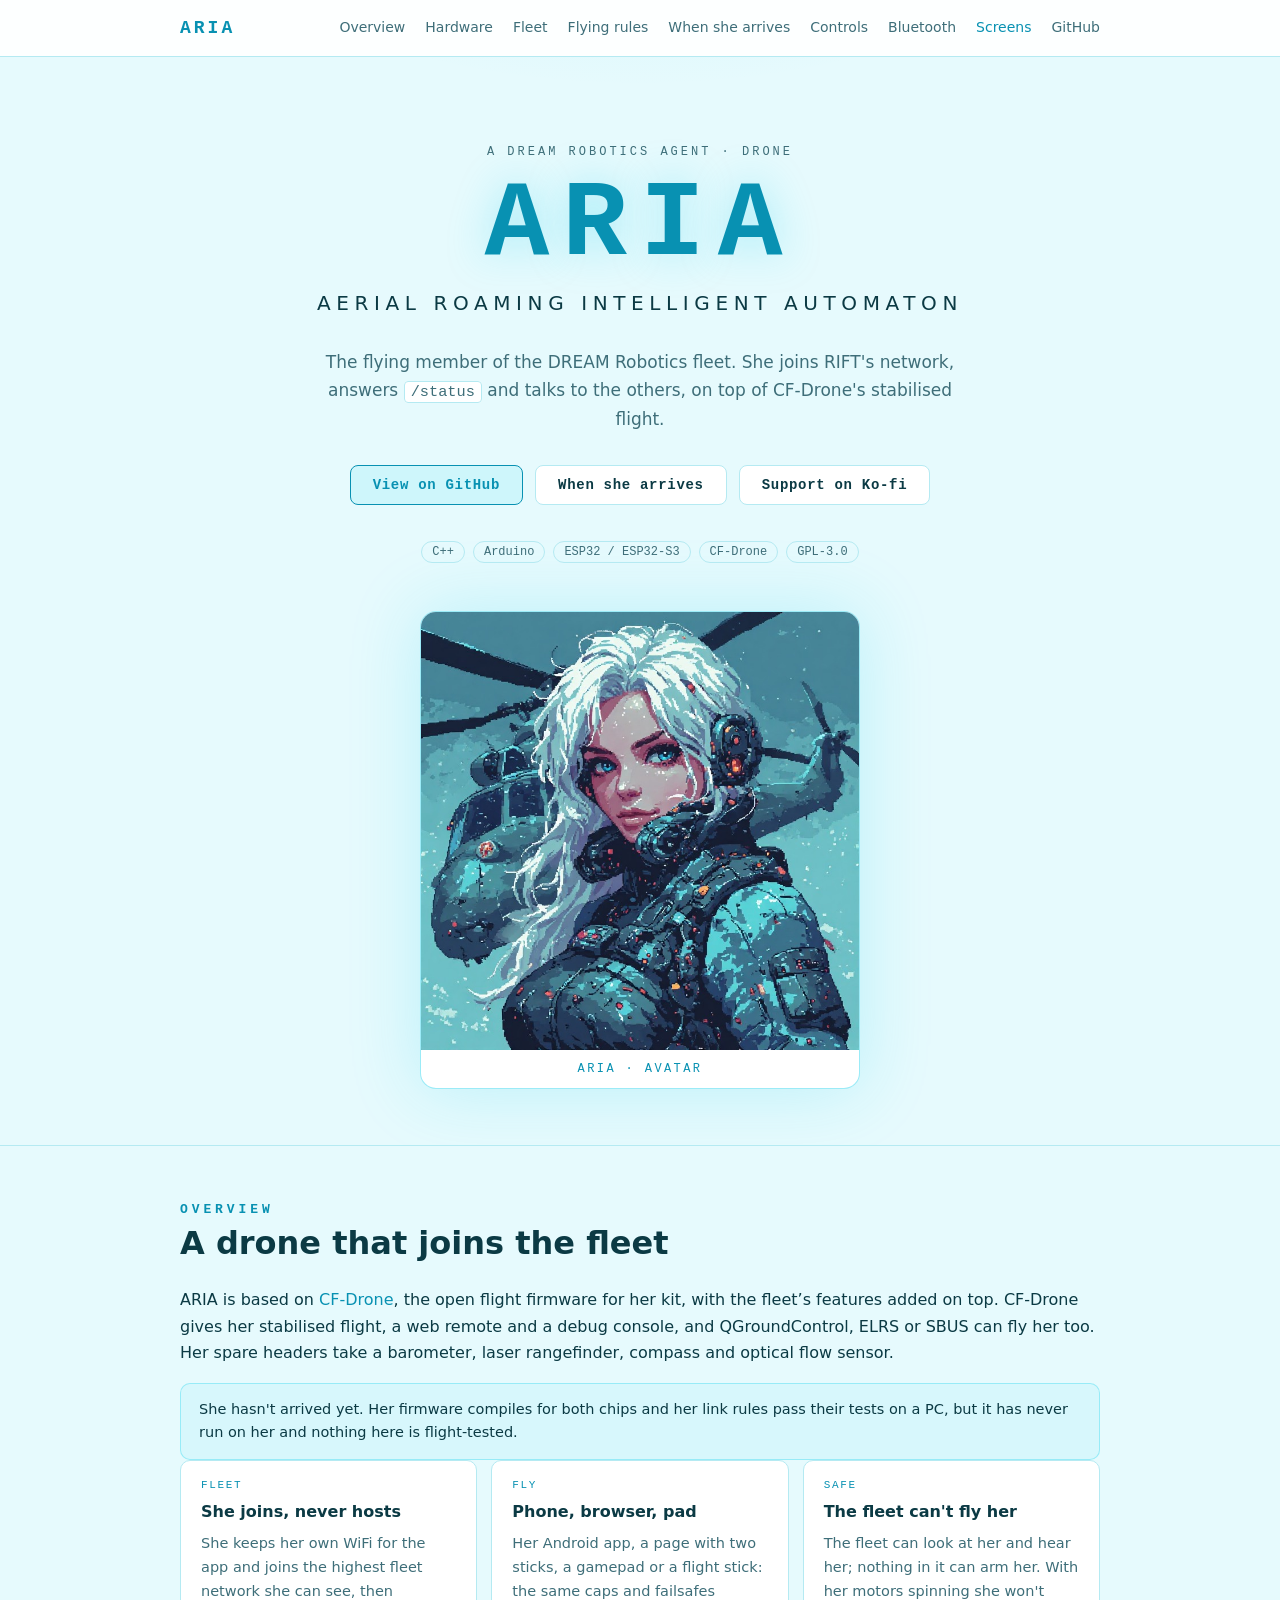
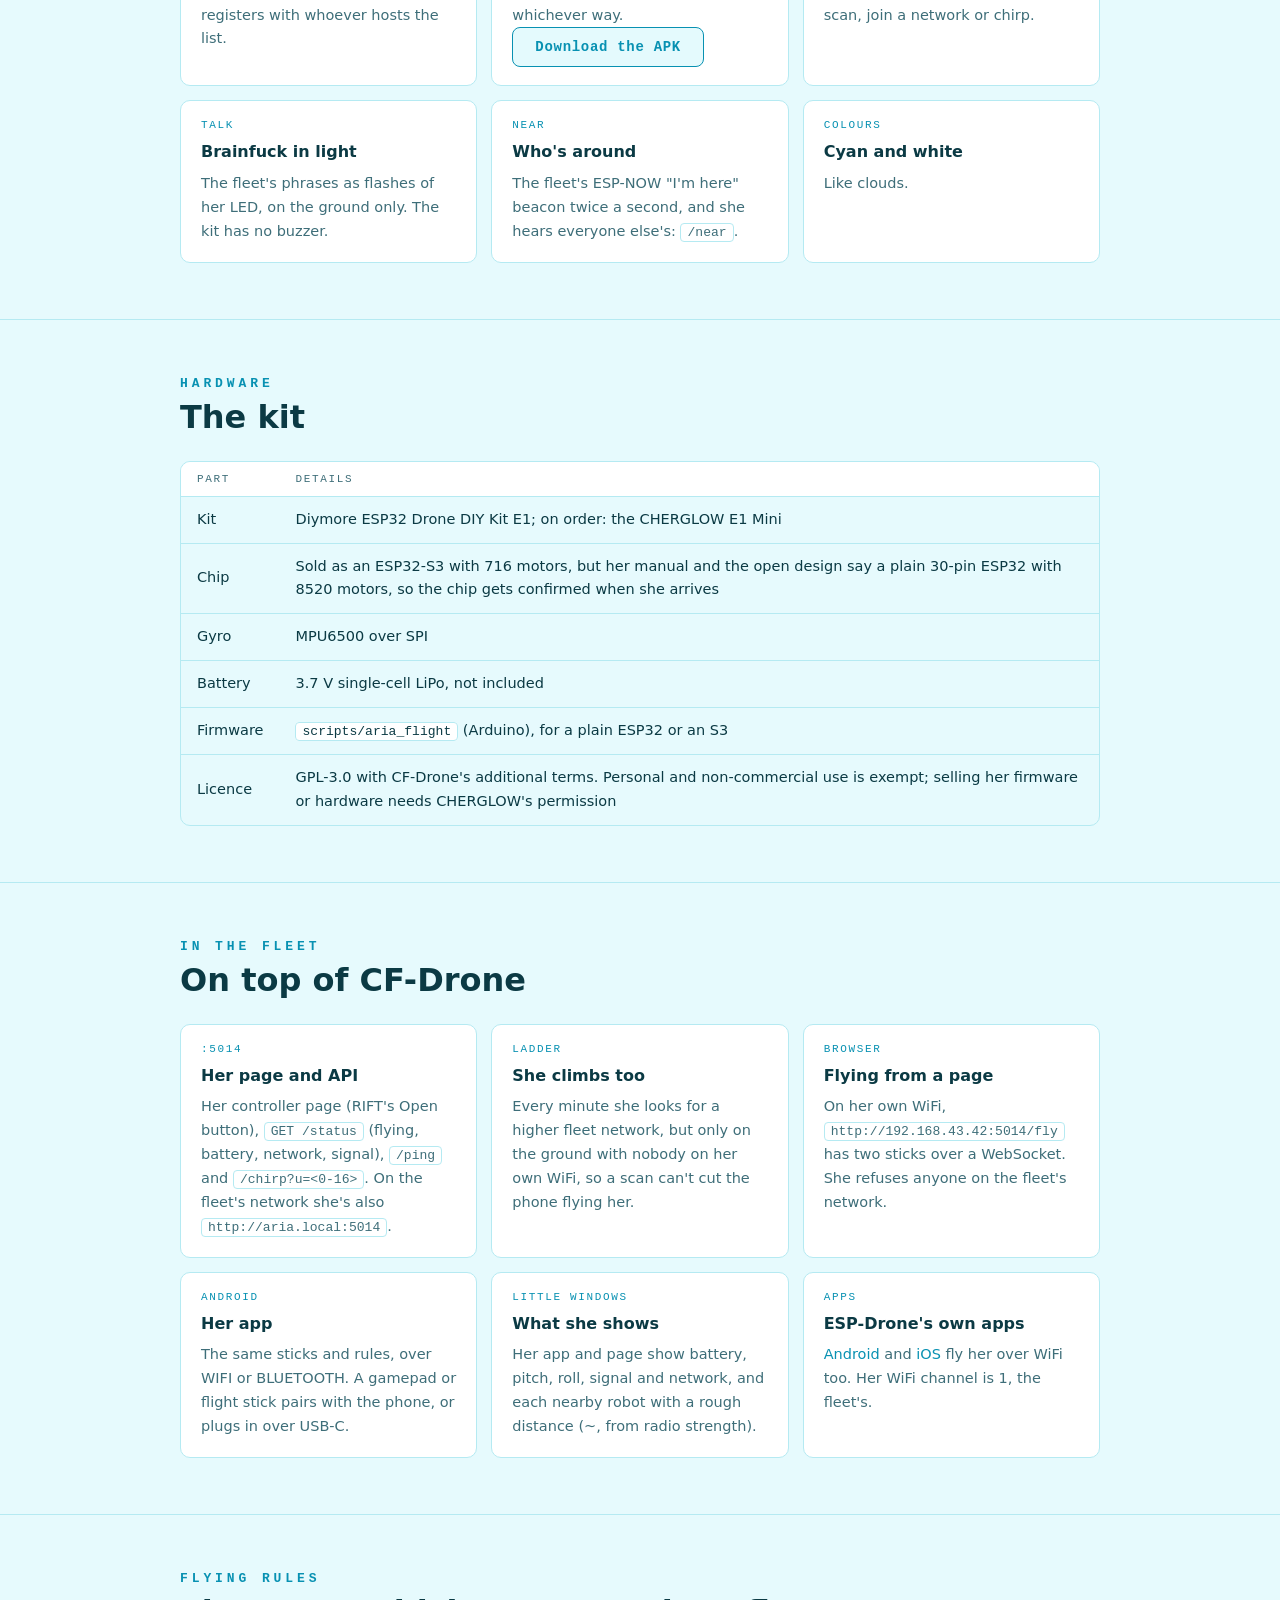
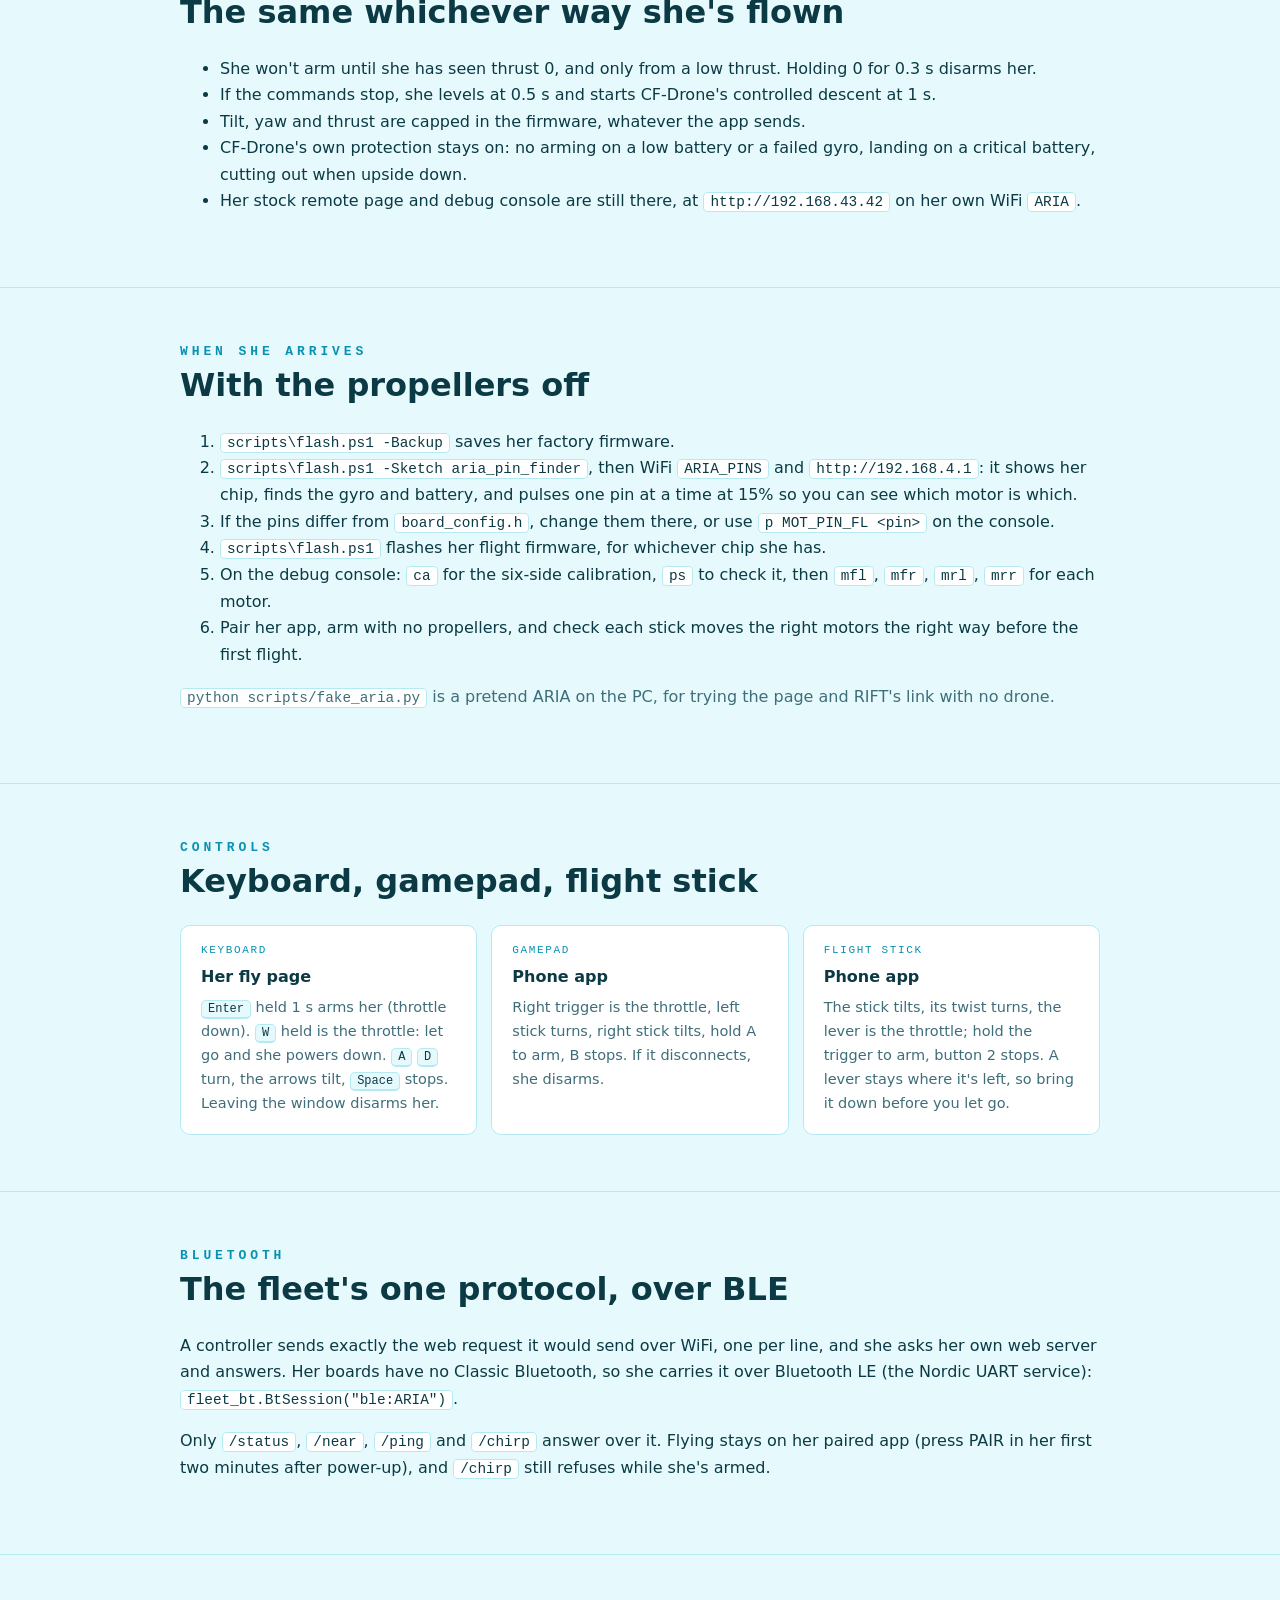
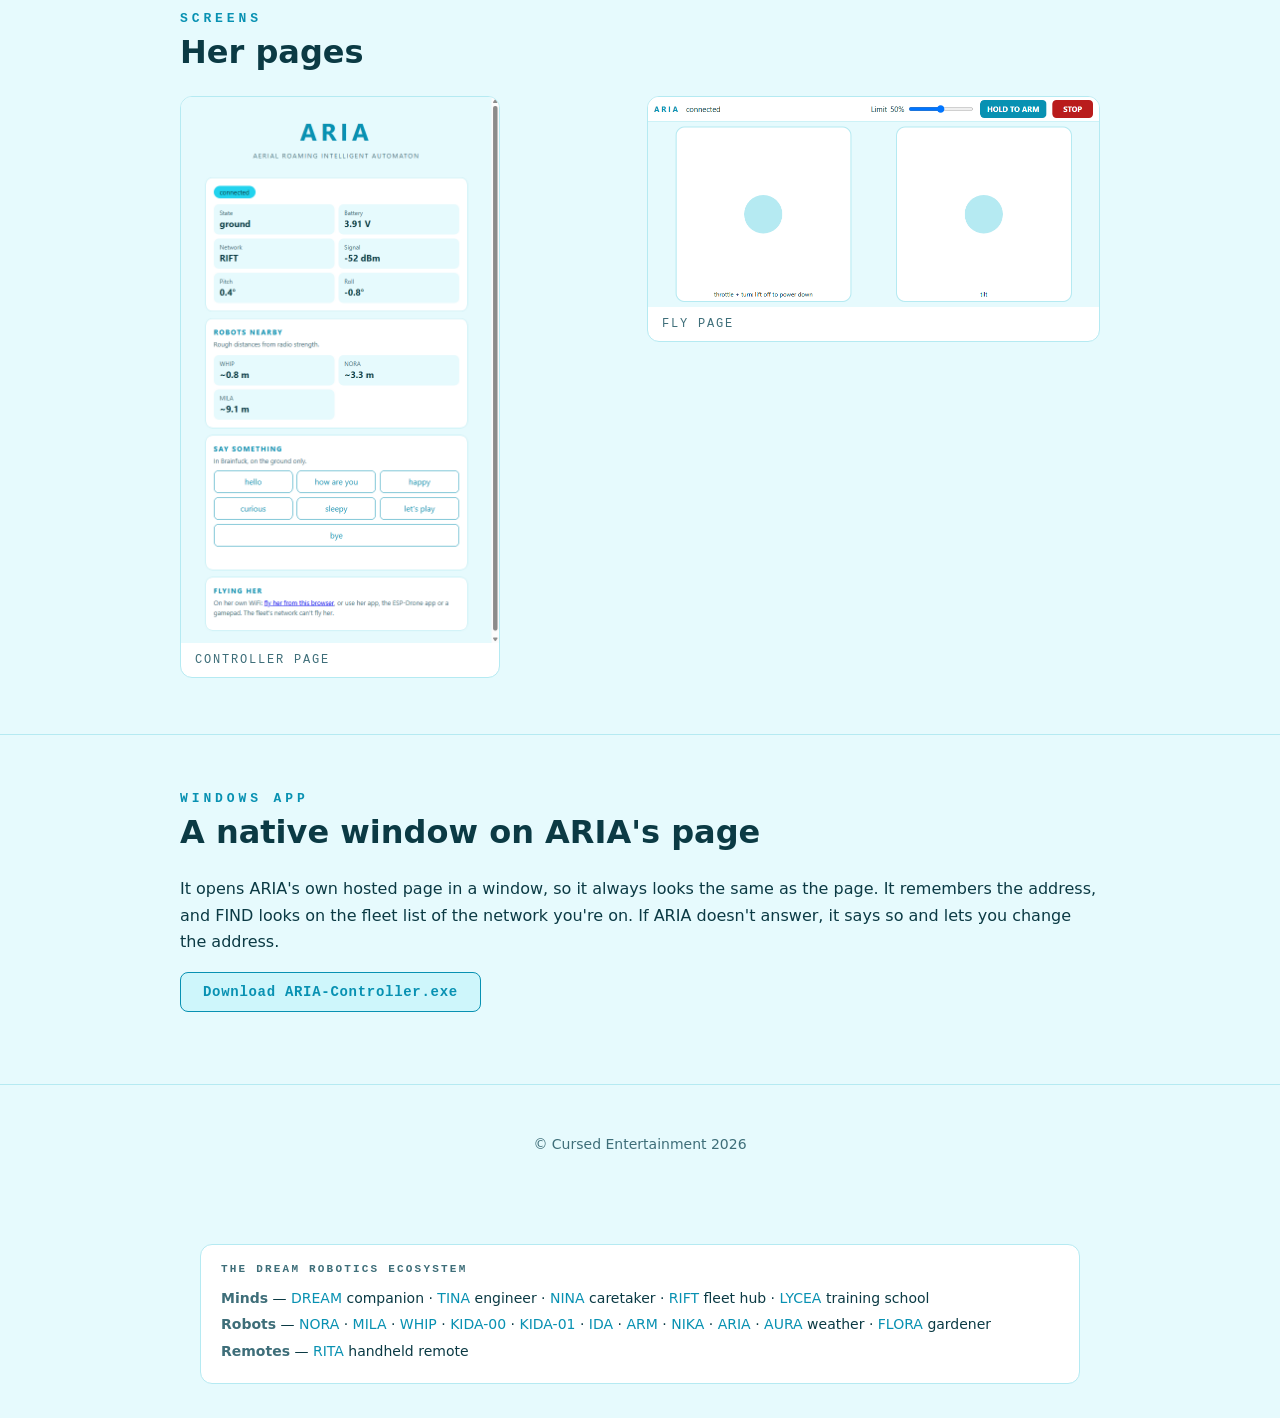
==== commit 71a18fa8: "AURA (weather) and FLORA (gardener) join the fleet: README avatars, ecosystem list, site Co-Authored" ====
--- a/index.html
+++ b/index.html
@@ -198,7 +198,7 @@
 <section class="eco">
   <div class="eco-title">The DREAM Robotics ecosystem</div>
   <div><strong>Minds</strong> — <a href="https://cursedprograms.github.io/DREAM/">DREAM</a> companion · <a href="https://cursedprograms.github.io/TINA/">TINA</a> engineer · <a href="https://cursedprograms.github.io/NINA/">NINA</a> caretaker · <a href="https://cursedprograms.github.io/RIFT/">RIFT</a> fleet hub · <a href="https://github.com/CursedPrograms/LYCEA">LYCEA</a> training school</div>
-  <div><strong>Robots</strong> — <a href="https://cursedprograms.github.io/NORA-Robot-v00/">NORA</a> · <a href="https://cursedprograms.github.io/MILA-Robot-v00/">MILA</a> · <a href="https://cursedprograms.github.io/WHIP-Robot-v00/">WHIP</a> · <a href="https://cursedprograms.github.io/KIDA-Robot-v00/">KIDA-00</a> · <a href="https://cursedprograms.github.io/KIDA-Robot-v01/">KIDA-01</a> · <a href="https://cursedprograms.github.io/IDA-Robot-v00/">IDA</a> · <a href="https://cursedprograms.github.io/ARM-Robot-v01/">ARM</a> · <a href="https://cursedprograms.github.io/NIKA-Robot-v00/">NIKA</a> · <a href="https://cursedprograms.github.io/ARIA-Robot-v00/">ARIA</a></div>
+  <div><strong>Robots</strong> — <a href="https://cursedprograms.github.io/NORA-Robot-v00/">NORA</a> · <a href="https://cursedprograms.github.io/MILA-Robot-v00/">MILA</a> · <a href="https://cursedprograms.github.io/WHIP-Robot-v00/">WHIP</a> · <a href="https://cursedprograms.github.io/KIDA-Robot-v00/">KIDA-00</a> · <a href="https://cursedprograms.github.io/KIDA-Robot-v01/">KIDA-01</a> · <a href="https://cursedprograms.github.io/IDA-Robot-v00/">IDA</a> · <a href="https://cursedprograms.github.io/ARM-Robot-v01/">ARM</a> · <a href="https://cursedprograms.github.io/NIKA-Robot-v00/">NIKA</a> · <a href="https://cursedprograms.github.io/ARIA-Robot-v00/">ARIA</a> · <a href="https://cursedprograms.github.io/AURA/">AURA</a> weather · <a href="https://cursedprograms.github.io/FLORA-Robot-v00/">FLORA</a> gardener</div>
   <div><strong>Remotes</strong> — <a href="https://cursedprograms.github.io/RITA/">RITA</a> handheld remote</div>
 </section>
 <!-- DREAM-ECOSYSTEM:END -->
